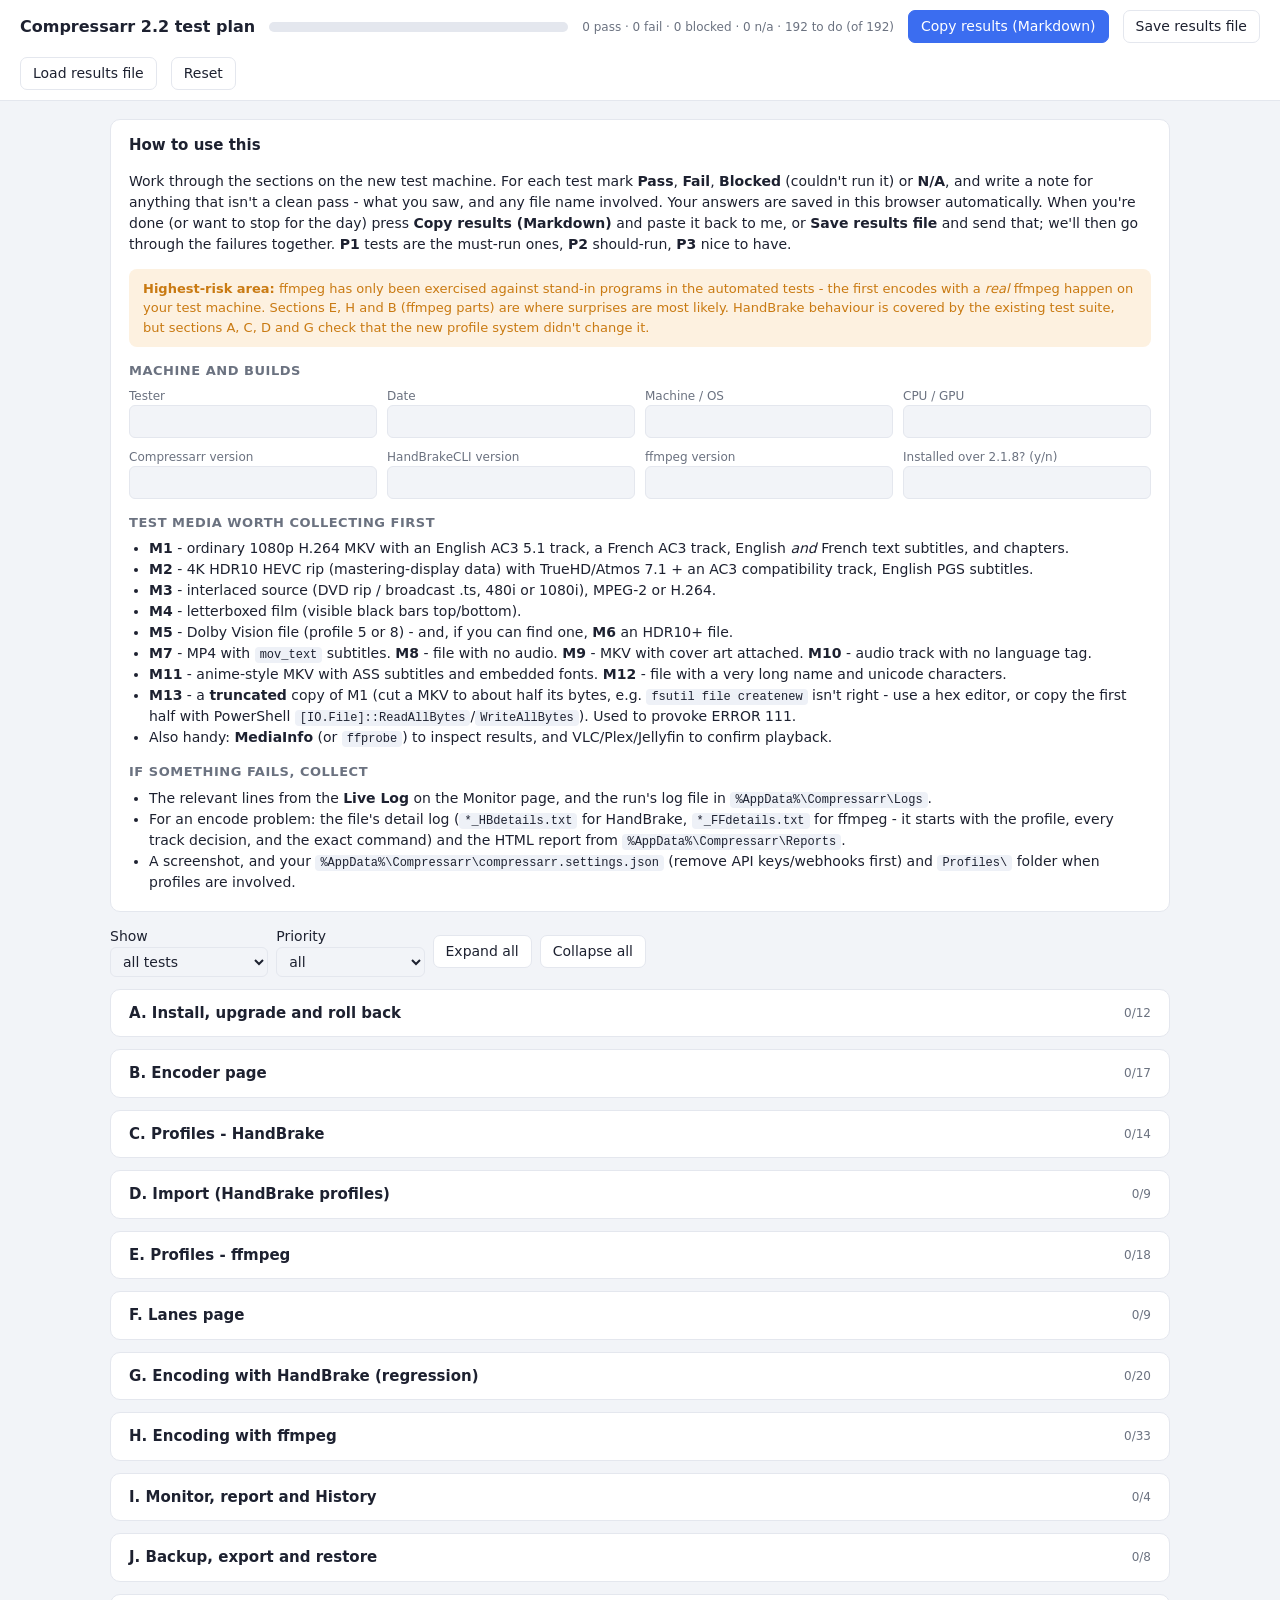
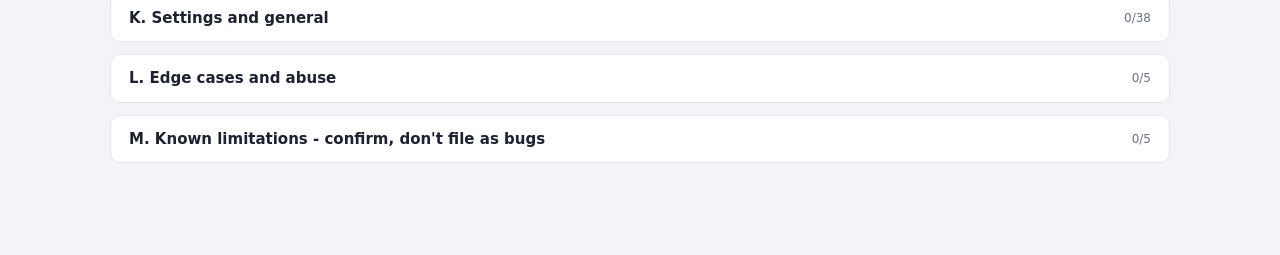
==== docs/test-plan-2.2.html @ 2e219f36 "Automation API, stage 2: the read endpoints under /api/v1 With a read key: status (what is running, " ====
<!DOCTYPE html>
<html lang="en">
<head>
<meta charset="utf-8" />
<meta name="viewport" content="width=device-width, initial-scale=1" />
<title>Compressarr 2.2 - test plan</title>
<style>
  :root { --bg:#f2f4f8; --card:#fff; --text:#1d2130; --dim:#6b7280; --border:#e4e7ee; --accent:#3b6df0; --ok:#1f9c50; --okbg:#e7f7ed; --err:#d63c3c; --errbg:#fdeaea; --warn:#c97a12; --warnbg:#fdf1e0; --code:#eef1f7; }
  @media (prefers-color-scheme: dark) { :root { --bg:#1c1f2b; --card:#262b3c; --text:#e6e9f4; --dim:#a8adc2; --border:#363c52; --accent:#7ea0ff; --ok:#4bcf85; --okbg:#163b28; --err:#ff8a8a; --errbg:#452222; --warn:#f0aa4d; --warnbg:#3f3016; --code:#1f2331; } }
  * { box-sizing: border-box; }
  body { margin:0; background:var(--bg); color:var(--text); font:14px/1.5 system-ui,-apple-system,Segoe UI,Roboto,sans-serif; }
  header { position:sticky; top:0; z-index:5; background:var(--card); border-bottom:1px solid var(--border); padding:10px 20px; display:flex; gap:14px; align-items:center; flex-wrap:wrap; }
  header h1 { font-size:16px; margin:0; }
  .bar { flex:1; min-width:180px; height:10px; background:var(--border); border-radius:99px; overflow:hidden; display:flex; }
  .bar span { display:block; height:100%; }
  .b-pass { background:var(--ok); } .b-fail { background:var(--err); } .b-block { background:var(--warn); } .b-na { background:var(--dim); }
  .counts { font-size:12px; color:var(--dim); }
  button { font:inherit; padding:5px 12px; border:1px solid var(--border); background:var(--card); color:var(--text); border-radius:7px; cursor:pointer; }
  button.primary { background:var(--accent); color:#fff; border-color:var(--accent); }
  main { max-width:1100px; margin:0 auto; padding:18px 20px 80px; }
  .card { background:var(--card); border:1px solid var(--border); border-radius:10px; padding:14px 18px; margin-bottom:14px; }
  h2 { font-size:15px; margin:0; }
  h3 { font-size:13px; margin:14px 0 6px; text-transform:uppercase; letter-spacing:.04em; color:var(--dim); }
  .grid { display:grid; grid-template-columns:repeat(auto-fit,minmax(230px,1fr)); gap:10px; }
  label.f { display:block; font-size:12px; color:var(--dim); }
  input[type=text], textarea, select { width:100%; font:inherit; padding:5px 8px; border:1px solid var(--border); border-radius:6px; background:var(--bg); color:var(--text); }
  textarea { min-height:44px; resize:vertical; }
  details.sec { background:var(--card); border:1px solid var(--border); border-radius:10px; margin-bottom:12px; }
  details.sec > summary { cursor:pointer; padding:12px 18px; display:flex; gap:12px; align-items:center; list-style:none; }
  details.sec > summary::-webkit-details-marker { display:none; }
  details.sec > summary h2 { flex:1; }
  .secdesc { padding:0 18px 6px; color:var(--dim); font-size:13px; }
  .test { border-top:1px solid var(--border); padding:12px 18px; }
  .test.pass { border-left:4px solid var(--ok); } .test.fail { border-left:4px solid var(--err); background:var(--errbg); } .test.block { border-left:4px solid var(--warn); } .test.na { border-left:4px solid var(--dim); opacity:.75; }
  .thead { display:flex; gap:10px; align-items:baseline; flex-wrap:wrap; }
  .tid { font:600 12px ui-monospace,Consolas,monospace; color:var(--dim); }
  .ttitle { font-weight:600; flex:1; min-width:200px; }
  .pri { font-size:11px; font-weight:700; padding:1px 7px; border-radius:99px; background:var(--code); color:var(--dim); }
  .pri.p1 { background:var(--errbg); color:var(--err); } .pri.p2 { background:var(--warnbg); color:var(--warn); }
  .steps, .expect { font-size:13px; margin:6px 0 0; }
  .expect { color:var(--dim); } .expect b, .steps b { color:var(--text); }
  .res { display:flex; gap:6px; flex-wrap:wrap; margin-top:8px; align-items:flex-start; }
  .res label { display:inline-flex; align-items:center; gap:4px; padding:3px 9px; border:1px solid var(--border); border-radius:99px; font-size:12px; cursor:pointer; }
  .res input { margin:0; }
  .note { flex:1; min-width:240px; }
  code { background:var(--code); padding:1px 5px; border-radius:4px; font:12px ui-monospace,Consolas,monospace; }
  ul { margin:4px 0 4px 20px; padding:0; }
  .filters { display:flex; gap:8px; flex-wrap:wrap; align-items:center; margin:0 0 12px; }
  .hidden { display:none !important; }
  .warnbox { background:var(--warnbg); color:var(--warn); border-radius:8px; padding:10px 14px; margin-bottom:14px; font-size:13px; }
  table.t { border-collapse:collapse; width:100%; font-size:13px; } table.t td, table.t th { border-bottom:1px solid var(--border); padding:6px 8px; text-align:left; vertical-align:top; }
</style>
</head>
<body>
<header>
  <h1>Compressarr 2.2 test plan</h1>
  <div class="bar" id="bar"></div>
  <div class="counts" id="counts"></div>
  <button id="copyBtn" class="primary">Copy results (Markdown)</button>
  <button id="saveBtn">Save results file</button>
  <button id="loadBtn">Load results file</button>
  <input type="file" id="loadFile" accept=".json" class="hidden" />
  <button id="resetBtn">Reset</button>
</header>
<main>
  <div class="card">
    <h2>How to use this</h2>
    <p>Work through the sections on the new test machine. For each test mark <b>Pass</b>, <b>Fail</b>, <b>Blocked</b> (couldn't run it) or <b>N/A</b>, and write a note for anything that isn't a clean pass - what you saw, and any file name involved. Your answers are saved in this browser automatically. When you're done (or want to stop for the day) press <b>Copy results (Markdown)</b> and paste it back to me, or <b>Save results file</b> and send that; we'll then go through the failures together. <b>P1</b> tests are the must-run ones, <b>P2</b> should-run, <b>P3</b> nice to have.</p>
    <div class="warnbox"><b>Highest-risk area:</b> ffmpeg has only been exercised against stand-in programs in the automated tests - the first encodes with a <i>real</i> ffmpeg happen on your test machine. Sections E, H and B (ffmpeg parts) are where surprises are most likely. HandBrake behaviour is covered by the existing test suite, but sections A, C, D and G check that the new profile system didn't change it.</div>
    <h3>Machine and builds</h3>
    <div class="grid" id="env"></div>
    <h3>Test media worth collecting first</h3>
    <ul>
      <li><b>M1</b> - ordinary 1080p H.264 MKV with an English AC3 5.1 track, a French AC3 track, English <i>and</i> French text subtitles, and chapters.</li>
      <li><b>M2</b> - 4K HDR10 HEVC rip (mastering-display data) with TrueHD/Atmos 7.1 + an AC3 compatibility track, English PGS subtitles.</li>
      <li><b>M3</b> - interlaced source (DVD rip / broadcast .ts, 480i or 1080i), MPEG-2 or H.264.</li>
      <li><b>M4</b> - letterboxed film (visible black bars top/bottom).</li>
      <li><b>M5</b> - Dolby Vision file (profile 5 or 8) - and, if you can find one, <b>M6</b> an HDR10+ file.</li>
      <li><b>M7</b> - MP4 with <code>mov_text</code> subtitles. <b>M8</b> - file with no audio. <b>M9</b> - MKV with cover art attached. <b>M10</b> - audio track with no language tag.</li>
      <li><b>M11</b> - anime-style MKV with ASS subtitles and embedded fonts. <b>M12</b> - file with a very long name and unicode characters.</li>
      <li><b>M13</b> - a <b>truncated</b> copy of M1 (cut a MKV to about half its bytes, e.g. <code>fsutil file createnew</code> isn't right - use a hex editor, or copy the first half with PowerShell <code>[IO.File]::ReadAllBytes</code>/<code>WriteAllBytes</code>). Used to provoke ERROR 111.</li>
      <li>Also handy: <b>MediaInfo</b> (or <code>ffprobe</code>) to inspect results, and VLC/Plex/Jellyfin to confirm playback.</li>
    </ul>
    <h3>If something fails, collect</h3>
    <ul>
      <li>The relevant lines from the <b>Live Log</b> on the Monitor page, and the run's log file in <code>%AppData%\Compressarr\Logs</code>.</li>
      <li>For an encode problem: the file's detail log (<code>*_HBdetails.txt</code> for HandBrake, <code>*_FFdetails.txt</code> for ffmpeg - it starts with the profile, every track decision, and the exact command) and the HTML report from <code>%AppData%\Compressarr\Reports</code>.</li>
      <li>A screenshot, and your <code>%AppData%\Compressarr\compressarr.settings.json</code> (remove API keys/webhooks first) and <code>Profiles\</code> folder when profiles are involved.</li>
    </ul>
  </div>

  <div class="filters">
    <label>Show <select id="fStatus"><option value="all">all tests</option><option value="open">not run yet</option><option value="fail">failed</option><option value="block">blocked</option></select></label>
    <label>Priority <select id="fPri"><option value="all">all</option><option value="p1">P1 only</option><option value="p12">P1 + P2</option></select></label>
    <button id="expandBtn">Expand all</button><button id="collapseBtn">Collapse all</button>
  </div>
  <div id="sections"></div>
</main>

<script>
const SECTIONS = [
{ id:'A', title:'Install, upgrade and roll back', desc:'The installer, first launch, and moving an existing 2.1.x install to 2.2. Back up %AppData%\\Compressarr first when testing over a real install.', tests:[
 { id:'A1', pri:1, title:'Clean install on the new machine', steps:'Run the installer on a machine that has never had Compressarr (accept SmartScreen if shown). Launch from the Start Menu.', expect:'Installs without admin surprises (UAC prompt only if you chose all-users). A tray icon appears; <code>http://localhost:1212</code> opens the Monitor page. The sidebar reads Monitor, Encoder, Profiles, Lanes, Scheduler, Notifications, History, Settings, About.' },
 { id:'A2', pri:1, title:'First-run state with no tools installed', steps:'Open Monitor, Encoder and Profiles on the fresh install (no HandBrake, no ffmpeg).', expect:'Monitor shows a red "Finish setting up: HandBrake isn\'t installed..." notice linking to Encoder. Encoder shows HandBrake not found, ffmpeg "Not installed" (neutral, not an error). Profiles lists the 2 HandBrake and 3 ffmpeg built-ins. Nothing throws errors in the browser console.' },
 { id:'A3', pri:1, title:'Install over 2.1.8 with real settings', steps:'On a machine running 2.1.8 with lanes using Compressarr SD-HD / UHD AV1 from presets.json, install 2.2 over it. Open the app.', expect:'Lanes keep their presets and show no warnings. <code>%AppData%\\Compressarr\\Profiles\\migration-2.2.json</code> exists listing nothing imported/renamed. <code>handbrake-active.json</code> exists. Queue and history intact.' },
 { id:'A4', pri:1, title:'Migration: a lane uses a custom preset from presets.json', steps:'This only applies to an install that already had 2.1.x lanes. Before upgrading, create a custom preset in the HandBrake app ("My Test") and set a lane to use it. Upgrade; open Profiles and Lanes. (On a clean 2.2 install, or if lanes arrive later, restore a backup or Import settings that name "My Test" while HandBrake\'s presets.json still has it - 2.2 copies the preset in at startup, after Import and after Restore.)', expect:'"My Test" now appears on Profiles as one of yours (unlocked), the lane still uses it, and an encode with it works. The migration marker lists it under imported. A Recent-log line says it was copied.' },
 { id:'A5', pri:1, title:'Migration: an edited built-in', steps:'Upgrading from 2.1.x only (the rename happens once, on the first start after the upgrade). Edit "Compressarr SD-HD" in HandBrake\'s presets.json (change the quality), set a lane to use it, upgrade.', expect:'A profile "Compressarr SD-HD (yours)" exists with your edit; the lane now points to it; the built-in "Compressarr SD-HD" is unchanged (RF 24). The marker lists the rename.' },
 { id:'A6', pri:2, title:'Migration: a lane names a preset that exists nowhere', steps:'Point a lane at a preset name that is not in presets.json or the built-ins, upgrade.', expect:'The preset will NOT appear on Profiles (it exists nowhere to copy from). Lanes page flags the preset field (red box, "not found in Compressarr\'s profiles"); a run skips that content type and reports it (ERROR 108/109); nothing crashes. If the first start was a migration, the marker lists it under missing.' },
 { id:'A7', pri:2, title:'Migration: queued per-file overrides', steps:'Queue a file with a per-file preset override to a custom preset (and another to an edited built-in), then upgrade.', expect:'Both overrides still resolve (the second shows the "(yours)" name) and encode with the right recipe.' },
 { id:'A8', pri:1, title:'Roll back to 2.1.8', steps:'With 2.2 settings and at least one lane set to ffmpeg, uninstall 2.2 and install 2.1.8. Start it.', expect:'2.1.8 starts and reads the settings without errors (extra fields ignored). HandBrake lanes whose presets exist in HandBrake\'s presets.json work as before; a lane using a preset that only lives in Compressarr\'s profiles (a new custom profile, or a built-in "Compressarr ..." preset missing from presets.json) is skipped with the usual "preset not found" message. An ffmpeg lane has no engine in 2.1.8: if its profile name also exists in presets.json it would encode with HandBrake, otherwise it is skipped - it never runs ffmpeg. Saving settings in 2.1.8 drops the lane Engine and ffmpeg settings, so do not save in 2.1.8 if you plan to go back to 2.2.' },
 { id:'A9', pri:2, title:'Upgrade from 2.2.0-beta.1', steps:'Install this build over beta.1.', expect:'Settings kept; the migration runs once (marker created) with nothing to do; new pages appear.' },
 { id:'A10', pri:3, title:'Uninstall', steps:'Uninstall Compressarr.', expect:'Application removed; your %AppData%\\Compressarr settings and Profiles are left (same as 2.1). Reinstalling finds them.' },
 { id:'A11', pri:2, title:'Desktop shortcut choice', steps:'Clean install: look at the "Create a desktop shortcut" box. Then upgrade over it twice - once leaving it ticked, once unticking it (and deleting the desktop icon if one was made).', expect:'First install: ticked by default and the icon appears. Upgrade with the icon present: still ticked. Upgrade with no desktop icon: unticked (your earlier choice is kept, not reset to the default).' },
 { id:'A12', pri:1, title:'License information page and installed license files', steps:'Run the installer (both variants if you can). Then open the install folder and the About page.', expect:'After Welcome there is an information page about the GPLv3 with Next only (no accept/decline). The install folder holds LICENSE and THIRD-PARTY-NOTICES.txt. About shows a License line; License text, Source code and Third-party notices all open. A silent install (/VERYSILENT) is unaffected.' }
]},
{ id:'B', title:'Encoder page', desc:'The tools: HandBrakeCLI and the optional ffmpeg.', tests:[
 { id:'B1', pri:1, title:'At a glance with HandBrake installed', steps:'Install HandBrake normally (or use Check/Install) and open Encoder.', expect:'HandBrake dot green, "HandBrakeCLI x.y.z · 2 profiles", "Used by:" lists enabled HandBrake lanes. ffmpeg block says Not installed / Not used by any enabled lane.' },
 { id:'B2', pri:1, title:'HandBrake Check/Install - already installed', steps:'Press Check/Install with a valid path.', expect:'Message "HandBrakeCLI already found at the configured path."' },
 { id:'B3', pri:1, title:'HandBrake Check/Install - download', steps:'On a machine without HandBrake, press Check/Install and accept the prompt (note the size/file shown).', expect:'Prompt shows version, file, size. After install the path field fills with a path under <code>%AppData%\\Compressarr\\tools\\HandBrakeCLI</code>, the glance card turns green with a version, and the Monitor notice disappears.' },
 { id:'B4', pri:1, title:'HandBrake path invalid', steps:'Type a wrong path and Save.', expect:'Field turns red with a clear message; glance dot red; Monitor shows the Finish-setting-up notice. A run aborts with "HandBrakeCLI.exe not found" (when no lane uses ffmpeg).' },
 { id:'B5', pri:2, title:'Extra CLI options', steps:'Set <code>--verbose=1</code> (a harmless flag; do not use <code>--two-pass</code>, current HandBrakeCLI no longer has it and exits with "unknown option"), save, run an encode, open the HBdetails log.', expect:'The flag reaches HandBrake. An unbalanced quote (<code>--x "abc</code>) is flagged with a message.' },
 { id:'B6', pri:2, title:'Unsaved changes protection', steps:'Edit a field then click another sidebar page; also try Clear Changes.', expect:'Browser asks before leaving with unsaved edits; Clear Changes reloads the saved values.' },
 { id:'B7', pri:1, title:'ffmpeg card with no ffmpeg', steps:'Look at the ffmpeg card.', expect:'Optional: "ffmpeg was not found at the path above. It is optional..." - not shown as an error while no lane uses ffmpeg.' },
 { id:'B8', pri:1, title:'ffmpeg Check/Install - use one already on the computer', steps:'Check/Install only goes looking when the saved ffmpeg path does not work. So: clear both ffmpeg path fields (or point them at a missing file) and Save, make sure an ffmpeg+ffprobe folder is on PATH, then press ffmpeg Check/Install.', expect:'Offers "ffmpeg is already on this computer: ... Use it?"; accepting fills both path fields and says to press Save; after Save the card shows its version and capability chips.' },
 { id:'B9', pri:1, title:'ffmpeg Check/Install - managed download', steps:'On a machine without ffmpeg, press Check/Install, decline "use existing" if offered, read the confirmation, accept.', expect:'The prompt names the build, file, approximate size, the GitHub source, says it is checksum-verified and GPL, and asks first. Afterwards <code>%AppData%\\Compressarr\\tools\\ffmpeg</code> holds <b>only</b> ffmpeg.exe, ffprobe.exe and LICENSE.txt, the paths are saved, and the version and chips appear. Note how long it took.' },
 { id:'B10', pri:2, title:'Download interrupted or offline', steps:'Start the ffmpeg download then disconnect the network (or run it offline).', expect:'A clear failure message; nothing half-installed (no stray .tmp files, paths unchanged).' },
 { id:'B11', pri:2, title:'Capabilities and the NVENC session check', steps:'Look at the chips on a machine with an NVIDIA GPU, then (if possible) on one without.', expect:'libx265, libx264, libsvtav1, eac3, aac, ac3, libopus tick. hevc_nvenc and av1_nvenc each tick with "NVIDIA GPU session OK" only when a GPU session truly opens for that encoder; with no GPU they show "no NVIDIA GPU session" (not ticked). On a GPU older than the RTX 40 series, hevc_nvenc ticks and av1_nvenc shows "no NVIDIA GPU session for AV1 (needs an RTX 40-series or newer)", and an av1_nvenc profile is flagged with that reason on Profiles and Lanes.' },
 { id:'B12', pri:2, title:'Wrong file in the ffmpeg path', steps:'Set the ffmpeg path to some other .exe (e.g. notepad.exe) and reopen the page.', expect:'Handled gracefully: the card says ffmpeg was not found (or the file there is not ffmpeg), and Check/Install says the file did not answer like ffmpeg - not "found". No crash, no endless spinner (the check gives up after a few seconds; a program window may flash open and close).' },
 { id:'B13', pri:2, title:'ffprobe missing', steps:'Set a lane to ffmpeg, then move ffprobe.exe away.', expect:'Encoder validation flags the ffprobe path; the lane is flagged on Lanes; a run skips the lane with ERROR 113.' },
 { id:'B14', pri:3, title:'Extra ffmpeg options', steps:'Set <code>-threads 2</code>, run an ffmpeg encode, read the FFdetails command line.', expect:'The option appears just before the output file. Unbalanced quote flagged.' },
 { id:'B15', pri:3, title:'Profiles flagged for a build that lacks an encoder', steps:'If you have an ffmpeg build without libsvtav1 (or without NVENC), point the path at it.', expect:'Profiles shows "Needs libsvtav1" (or the NVENC reason) under the affected built-ins.' },
 { id:'B16', pri:2, title:'Browse buttons for the tool paths', steps:'On the Encoder page press Browse... next to the HandBrakeCLI, ffmpeg and ffprobe paths. Open each, pick a program, Select. Try with an empty field and with a path that no longer exists.', expect:'A "Choose a file" dialog opens in the folder the path points to (or the drives list when the field is empty/invalid), lists subfolders and programs (.exe only on Windows), "Select This File" stays disabled until a program is clicked (double-click also selects). The field is filled in and the page notes unsaved changes; Save keeps it.' },
 { id:'B17', pri:1, title:'ffmpeg download channel (Stable / Latest)', steps:'On the Encoder page turn Advanced on (top bar). Look at Download channel. With Stable selected press Check/Install; on a machine whose ffmpeg came from beta 4/5 (a master build) accept the offer to switch. Then switch to Latest, Save, turn Advanced off. Open About and press ffmpeg Check for Updates in each state.', expect:'Download channel shows Stable (recommended) by default, and only while Advanced is on. The download prompt names the channel and build ("Stable 9.0"), the size and the source; after install, ffmpeg reports a 9.x version (not N-12345-g...). A master-build ffmpeg with Stable selected is offered a switch (not called "newer"). With Latest selected and Advanced off, a plain "Download channel: Latest (development build)." line shows under Detected. About: Stable up to date / a newer build / "came from the Latest channel; Stable 9.0 is selected" as appropriate. Existing lanes keep working after the switch.' }
]},
{ id:'C', title:'Profiles - HandBrake', desc:'Compressarr\'s own HandBrake profiles and the editor.', tests:[
 { id:'C1', pri:1, title:'List and summaries', steps:'Open Profiles.', expect:'Compressarr SD-HD (x265 10-bit, RF 24, veryfast; E-AC3 512k) and Compressarr UHD AV1 (SVT-AV1 10-bit, RF 30, preset 4; pass-through) are shown with a lock icon and built-in marker, with correct "Used by" lanes. Tabs show counts.' },
 { id:'C2', pri:1, title:'Built-ins are locked', steps:'Click View on a built-in.', expect:'Every field is disabled, there is no Save button, a banner explains it is locked, and Duplicate works. A built-in has no Delete button.' },
 { id:'C3', pri:1, title:'Duplicate', steps:'Duplicate a built-in twice.', expect:'"X copy" then "X copy 2", both unlocked and editable.' },
 { id:'C4', pri:1, title:'New profile', steps:'New HandBrake profile, leave the name empty and Save; then name it and Save.', expect:'The empty name is rejected with a message on the field. Saved, it appears on Profiles as one of yours and can be chosen on a lane.' },
 { id:'C5', pri:1, title:'Editor controls change the stored preset', steps:'Edit a copy: container, encoder (try x264, x265, SVT-AV1, NVENC), preset speed, RF vs bitrate, tune/profile/level, frame rate (constant 24), deinterlace, crop, audio mode (pass-through list / always encode), codec/bitrate/mixdown, languages, subtitle rule, chapters. Save, reopen, then use "See the stored preset".', expect:'Changing the encoder refreshes the speed/profile/level/tune lists and the quality range sensibly. Everything you set round-trips and appears in the stored JSON (e.g. VideoEncoder, VideoQualitySlider, PictureCropMode 0/2, AudioCopyMask "copy:..." entries).' },
 { id:'C6', pri:1, title:'An edited profile really encodes that way', steps:'Make a profile (e.g. x264, RF 28, MP4, AAC 128 stereo) and run a file through a lane using it. Inspect the output with MediaInfo.', expect:'Output matches the profile: container, video codec, rough RF/size, audio codec/bitrate/channels, subtitle/chapter handling.' },
 { id:'C7', pri:1, title:'"Kept as-is": settings the editor doesn\'t show are preserved', steps:'Import (or craft) a preset with denoise/sharpen filters and per-track audio gain, edit only the RF in the editor, save.', expect:'The stored preset still has the filters and gain; the encode still applies them. Saving a profile without changing anything leaves its JSON identical.' },
 { id:'C8', pri:1, title:'Validation messages', steps:'Try: empty name; a name containing / \\ or ";" a name equal to an existing one in different case; RF out of range; bitrate 0 in bitrate mode; pass-through mode with nothing ticked; no audio languages; subtitles "all" with no languages.', expect:'Each is refused with a specific message on the right field. Nothing is saved.' },
 { id:'C9', pri:1, title:'Rename updates users', steps:'Use a profile on a lane (TV and Movie) and as a queued per-file override, then rename it.', expect:'The lane fields and the queue override now show the new name; nothing is orphaned.' },
 { id:'C10', pri:1, title:'Delete rules', steps:'Delete an unused profile; then try deleting one a lane uses; then one only a queued file overrides to.', expect:'Unused: gone. In use by a lane: refused naming the lane. In use by a queued file: refused naming the count. (A finished file\'s old override doesn\'t block.)' },
 { id:'C11', pri:2, title:'Edit while encoding', steps:'Start a long encode with profile P, edit P (change RF) mid-encode, let the next file start.', expect:'The running encode is unaffected; the next file uses the new settings.' },
 { id:'C12', pri:2, title:'The generated file HandBrake receives', steps:'Look in <code>%AppData%\\Compressarr\\Profiles</code>. Note the handbrake-active.json timestamp, restart the app, run an encode; then edit a profile; then delete the file and run an encode.', expect:'Not rewritten when nothing changed (same timestamp); rewritten after a profile change; rebuilt if deleted. The encode command in the detail log uses <code>--preset-import-file ...handbrake-active.json</code>. (Optional: <code>HandBrakeCLI --preset-import-file &lt;that file&gt; --preset-list</code> shows folders "Compressarr (built-in)" and "Yours".)' },
 { id:'C13', pri:2, title:'Hand-corrupting your profile file', steps:'Close the app, put junk in <code>handbrake-profiles.json</code>, start it, open Profiles; then fix the file.', expect:'A red banner says the file could not be read and only built-ins are shown; the broken file is not overwritten; adding profiles is refused with the reason; after fixing it everything returns.' },
 { id:'C14', pri:2, title:'Awkward names', steps:'Create profiles named with spaces, parentheses, an ampersand, unicode ("Café x265 (HD) & more").', expect:'They save, appear, open in the editor, can be picked on lanes and encode correctly.' }
]},
{ id:'D', title:'Import (HandBrake profiles)', desc:'Bringing presets in from an installed HandBrake or a presets file.', tests:[
 { id:'D1', pri:1, title:'From installed HandBrake', steps:'Profiles → Import... with HandBrake installed.', expect:'Finds <code>%AppData%\\HandBrake\\presets.json</code>, lists presets with their groups and a video summary; search and "Select all shown" work; Compressarr\'s own two (identical) are marked "already built in" and can\'t be ticked.' },
 { id:'D2', pri:1, title:'Importing copies', steps:'Import three presets, then change/delete one of them inside the HandBrake app.', expect:'They appear as yours (unlocked, "saved in Compressarr\'s own file"). Later changes in the HandBrake app do not affect them.' },
 { id:'D3', pri:1, title:'Name clash options', steps:'Import a preset whose name you already have, once with each option: keep both, replace mine, skip.', expect:'Keep both → "Name (imported)" (and "(imported) 2" next time); replace → yours is overwritten in place; skip → nothing. The result toast says what happened.' },
 { id:'D4', pri:1, title:'A clash with a built-in', steps:'Import a preset named like a built-in but with a different recipe, with "replace mine" chosen.', expect:'The built-in is never replaced; the import is added as "... (imported)".' },
 { id:'D5', pri:1, title:'From a presets file', steps:'Use "From a presets file": a valid HandBrake Presets→Export file; a random .json; a non-JSON file; a path that doesn\'t exist. Also press Browse... beside the path box and pick the file that way.', expect:'Valid file → the same pick list. Bad ones are rejected with a clear reason; nothing changes until you press Import. Browse... opens the file browser listing only .json files (plus folders), and choosing one reads it straight away.' },
 { id:'D6', pri:1, title:'Imported stock presets encode', steps:'Import e.g. "Fast 1080p30" and "HQ 1080p30 Surround", use them on a lane, encode.', expect:'They encode correctly and behave like they do in the HandBrake app.' },
 { id:'D7', pri:3, title:'Names with a slash', steps:'Import a preset whose name contains "/" (HandBrake treats it as a folder separator).', expect:'It is imported with "-" instead (e.g. "Web-Gmail Large") and works.' },
 { id:'D8', pri:2, title:'The source file is only read', steps:'Note the size/timestamp of the HandBrake presets file before and after an import.', expect:'Unchanged.' },
 { id:'D9', pri:3, title:'Importing everything', steps:'Select all ~100+ presets and import.', expect:'Completes in a reasonable time; Profiles stays usable; the active file regenerates once.' }
]},
{ id:'E', title:'Profiles - ffmpeg', desc:'The ffmpeg profile editor and its Preview decisions. Needs ffmpeg + ffprobe installed (section B).', tests:[
 { id:'E1', pri:1, title:'List and built-ins', steps:'Open Profiles, ffmpeg tab.', expect:'Compressarr SD-HD (x265 10-bit, CRF 24, veryfast), Compressarr UHD AV1 (SVT-AV1 10-bit, CRF 30, preset 4, tune psnr), HEVC NVENC (fast) (NVENC H.265 10-bit, CQ 28, p5), all locked, each with the HandBrake fallback set to None (Dolby Vision / HDR10+ files are refused, not re-encoded by another profile).' },
 { id:'E2', pri:1, title:'Editor behaviour', steps:'New ffmpeg profile; switch encoders (x265, x264, SVT-AV1, each NVENC); switch Quality between CRF and bitrate; switch audio handling; choose MP4.', expect:'Preset/profile/pixel-format/tune lists and the quality range follow the encoder; sensible default quality on change; the pass-through tickboxes only show in pass-through mode; "Optimize for web" only shows for MP4; the page never throws console errors.' },
 { id:'E3', pri:1, title:'Validation', steps:'Try an empty name, a name with a slash, quality out of range, bitrate mode with 0, constant frame rate with no rate, no audio languages, pass-through with nothing ticked, subtitles kept with no languages.', expect:'Each refused with a message on the right field.' },
 { id:'E4', pri:1, title:'Preview decisions - ordinary MKV (M1)', steps:'Open the editor for Compressarr SD-HD (View) and Preview M1\'s full path.', expect:'Audio: the first English track is kept (and the reason says it is encoded as eac3 because the profile always encodes); the French track dropped with the "only the first matching" reason (the profile\'s list includes "any"). English subtitle copied; French dropped or kept per profile; chapters kept; the command line is shown and looks right.' },
 { id:'E5', pri:1, title:'Preview decisions - HDR10 (M2)', steps:'Preview M2 with UHD AV1.', expect:'Shown as HDR10; notes that colour info and mastering-display data are carried; both English audio tracks copied (TrueHD allowed through in MKV); PGS subtitle copied; the command contains <code>-svtav1-params</code> with <code>mastering-display=...</code> and <code>content-light=...</code>.' },
 { id:'E6', pri:1, title:'Preview decisions - MP4 target', steps:'Duplicate SD-HD, set the container to MP4 and Preview M2 and M1.', expect:'PGS subtitles dropped with "picture subtitle ... MP4 can\'t hold it"; text subtitles converted to mov_text; fonts dropped; TrueHD can\'t be copied into MP4 so it is encoded.' },
 { id:'E7', pri:1, title:'Preview decisions - interlaced (M3) and letterboxed (M4)', steps:'Preview each with Auto deinterlace and Auto crop.', expect:'M3: deinterlace yes ("source is interlaced"), command has <code>bwdif</code>. M4: crop found with a sensible rectangle (e.g. 1920x800) and it appears in the command; a progressive source says "no deinterlace".' },
 { id:'E8', pri:1, title:'Preview decisions - Dolby Vision (M5) / HDR10+ (M6)', steps:'Preview them with the built-in (no fallback), then on a duplicate with a HandBrake fallback chosen.', expect:'A red notice names Dolby Vision (or HDR10+); with a fallback it says the file will go to HandBrake, without one it says such files are refused.' },
 { id:'E9', pri:2, title:'Preview decisions - odd files', steps:'Preview M7 (mov_text), M8 (no audio), M9 (cover art), M10 (untagged audio, with languages "eng"), a path that doesn\'t exist, a non-video file, and with ffprobe removed.', expect:'M10 falls back to keeping the first audio track with a note; M9\'s cover art is listed as dropped; M8 notes "no audio"; problems are reported plainly and nothing crashes.' },
 { id:'E10', pri:1, title:'Duplicate as ffmpeg', steps:'On a HandBrake profile with extras (denoise, resize, burn-in, a bitrate target, DPL2 mixdown, extra x264 options) use "Duplicate as ffmpeg...".', expect:'A new ffmpeg profile is created (name made unique), a panel lists what was carried over and each thing ffmpeg can\'t carry; "Open the ffmpeg profile" works; the profile validates and Previews fine.' },
 { id:'E11', pri:2, title:'Same name in both encoders', steps:'Make a HandBrake and an ffmpeg profile both named "Shared"; use each on a different-engine lane; rename/delete one.', expect:'Rename only repoints lanes of that engine; delete is refused only for lanes of that engine; "Used by" is per engine.' },
 { id:'E12', pri:2, title:'Locking and refusal', steps:'Edit/delete an ffmpeg built-in; delete an ffmpeg profile a lane uses.', expect:'Refused with the reasons (built-in / used by lane X).' },
 { id:'E13', pri:1, title:'Dolby Vision / HDR10+ choice in the editor', steps:'Duplicate an ffmpeg profile and open it. Look at "When a file has Dolby Vision or HDR10+". Try each option; choose "Encode it anyway" and answer Cancel, then choose it again and answer OK. Save, reopen. Then Preview decisions on M5 (Dolby Vision profile 8) and on a profile 5 file if you have one.', expect:'Options: Refuse (default for a new profile), Encode it with a HandBrake profile (shows a HandBrake profile list), Encode it anyway. The hint under the box changes with the choice. "Encode anyway" asks for confirmation (original replaced by a lesser copy, profile 5 still refused); Cancel keeps the previous choice. The choice survives Save and reopen. Preview: refuse says the file is refused; HandBrake says it goes to HandBrake; encode anyway says Dolby Vision / HDR10+ is dropped and the output is plain HDR10, except a profile 5 file which says it has no HDR10-compatible base layer and is refused.' },
 { id:'E14', pri:1, title:'Catalog: browsing', steps:'Profiles > Import. Look at the tabs, open From Catalog. Type in the search box. Close the dialog and open About: the Preset catalog card, Check for Updates, Browse the catalog. Then go to Profiles.', expect:'Tabs are From installed HandBrake, From Catalog, From a presets file (in that order). The catalog tab shows "Importing from: Compressarr Presets - https://github.com/Compressarr/Compressarr-Presets" before it loads, then the list: each profile with description, author, changelog, what it needs, and a chip (nothing ticked by default; Select all new ticks only the plain new ones). Search narrows the list. On About the card shows the source from the start and only reads the catalog when Check for Updates is pressed ("N of N profiles in the catalog you haven\'t added"); Browse the catalog opens the dialog on the catalog tab; the Profiles page then shows a quiet "N presets in the catalog you haven\'t added" note that goes away once you have opened the list. Nothing is fetched on a timer.' },
 { id:'E15', pri:1, title:'Catalog: adding, locked, deleting', steps:'Tick two catalog profiles (one HandBrake, the AV1 ffmpeg one) and Import. Look at the Profiles list, open each with View, try Duplicate, give a lane one of the HandBrake ones and press Delete on it, then change the lane back and Delete.', expect:'They appear with a lock and "catalog", with View (read-only editor saying it came from the catalog), Duplicate and Delete. Delete is refused while a lane uses the profile ("still used by lane X") and works once it does not; the catalog tab then lists it as New again (it is never re-added by itself). The profiles run like any other: pick one on a lane and encode.' },
 { id:'E16', pri:2, title:'Catalog: a name that is already taken', steps:'Make one of your own profiles with a catalog name (Duplicate a built-in and type the catalog name, e.g. Compressarr HD Quality v1). Open the catalog tab, tick that row, edit the Import as field, Import. Try clearing the field and Import.', expect:'The row shows "name already used" and, once ticked, an Import as box prefilled with "&lt;name&gt; (copy)". Importing saves it as one of your own profiles (tag "user", editable, description ends "Copied from the Compressarr Presets catalog: ..."). An empty name is refused with a message. A name that clashes again is refused with the reason.' },
 { id:'E17', pri:2, title:'Catalog: offline, damaged and old versions', steps:'Disconnect the network and open the catalog tab and press Check for Updates on About. Reconnect. Then close the app, edit one value in %AppData%\\Compressarr\\Profiles\\catalog-handbrake.json (e.g. the quality number) and start it.', expect:'Offline: one plain sentence and no technical text (never "No such host is known"): "Couldn\'t reach the catalog. Check your internet connection and try again." on the About page\'s Preset catalog card and in the Import dialog; "Couldn\'t reach GitHub. Check your internet connection and try again." on the About page\'s Compressarr, HandBrakeCLI and ffmpeg Check for Updates buttons (HandBrakeCLI must not show "Unexpected end of JSON input") and on the Encoder page\'s Check/Install for HandBrake and ffmpeg; the profiles you already added keep working. After the edit: that profile is no longer offered on Lanes and the Profiles page says it no longer matches what was installed; deleting it and adding it again from the catalog fixes it.' },
 { id:'E18', pri:2, title:'Catalog choices in backups and exports', steps:'With a catalog profile added: Settings > Create Backup, delete the profile, restore the backup. Also Export configuration, then import it on another machine (or after deleting the profile).', expect:'The backup zip contains catalog-handbrake.json, catalog-ffmpeg.json and catalog-installed.json; restoring brings the profile back (tagged catalog) with no network. The exported file lists it under catalogProfiles (not under your own profiles) and importing it adds it back as a catalog profile.' }
]},
{ id:'F', title:'Lanes page', desc:'Choosing the encoder per lane.', tests:[
 { id:'F1', pri:1, title:'Existing lanes', steps:'Open Lanes after upgrading.', expect:'Each lane has an Encoder select set to HandBrake; Profile dropdowns list the 2 HandBrake profiles (plus your own).' },
 { id:'F2', pri:1, title:'Switch a lane to ffmpeg', steps:'Change a lane\'s Encoder to ffmpeg (before saving), then Save.', expect:'The profile lists swap to ffmpeg\'s (3 built-ins + yours); a note explains it is experimental and how DV is handled; a name not found in the new list stays selectable and is flagged on save. After saving, reload - it persists.' },
 { id:'F3', pri:1, title:'ffmpeg lane with no ffmpeg', steps:'Set a lane to ffmpeg with ffmpeg missing, with another lane on HandBrake; run once.', expect:'The ffmpeg lane shows an inline message; the pass skips it (ERROR 113 on the report) while the HandBrake lane still encodes; the whole run is not aborted.' },
 { id:'F4', pri:2, title:'Switching back', steps:'Switch the lane back to HandBrake.', expect:'Lists swap back; saved presets still valid.' },
 { id:'F5', pri:1, title:'Per-file override on the queue', steps:'With one lane per engine and files queued in both, use each row\'s preset dropdown.', expect:'Each row offers only its own lane\'s encoder\'s profiles; the choice sticks and is used; the lane-name area shows an encoder chip (ffmpeg rows always; HandBrake rows once any ffmpeg lane exists).' },
 { id:'F6', pri:2, title:'"Lands in" across engines', steps:'Assign a HandBrake lane\'s file to land in an ffmpeg lane.', expect:'Works as before - only the library routing changes; the encoder is the file\'s own lane\'s.' },
 { id:'F7', pri:2, title:'Lane fields stop being red once fixed', steps:'Give a lane an Input folder that does not exist and Save (the field goes red). Then fix it by typing a real folder, or by Browse... Do the same with a preset that does not exist, then pick a real one, and with a TV or Movie Destination path that does not exist (Settings > Move converted files on). Only an enabled lane is checked: a disabled lane never shows red.', expect:'Within about half a second of the change the field is no longer red (no Save needed) and the "configuration issue" message at the top goes away once nothing is red. A path that is still wrong stays red with its message.' },
 { id:'F8', pri:2, title:'Duplicate a lane', steps:'On a lane card press Duplicate. Try: a new name; an empty name; Cancel; a name another lane already uses (also in different capitals). Change a profile on the card WITHOUT saving, then Duplicate.', expect:'A name prompt appears (suggesting "&lt;name&gt; (copy)"). A new lane card appears right after the original with every field the same (including the unsaved profile change, and the Input and Output folders), switched off. Empty name and a used name are refused with a message; Cancel does nothing. The original lane is unchanged.' },
 { id:'F9', pri:1, title:'Two enabled lanes cannot watch the same folder', steps:'Duplicate a lane, then tick Enabled on the copy while the original is still on. Then: turn the original off first and enable the copy; point a lane at a folder inside another lane\'s Input; use two lanes with folders D:\\Media Download and D:\\Media Download Kids; swap which of two lanes is on and press Save All.', expect:'Ticking Enabled on the copy shows a red Input field with a sentence under it naming the other lane; Save is refused and the copy stays off. Turning the original off first lets the copy be enabled. A folder inside (or around) another enabled lane\'s folder is refused the same way. Folders that only share the start of their name are NOT a clash. Save All with a swap works (lanes being switched off are saved first). A setup that already overlapped before the upgrade keeps running, with both lanes flagged.' }
]},
{ id:'G', title:'Encoding with HandBrake (regression)', desc:'The new profile system sits under every HandBrake encode - confirm nothing the app did before has changed.', tests:[
 { id:'G1', pri:1, title:'Movie end to end', steps:'Drop a movie in a lane\'s Input; run it (Run Now).', expect:'Encoded with the lane\'s profile, filed into the Movie library, source recycled/kept per setting, Sonarr/Radarr unmonitor if configured, an HTML report, a toast. No encoder tag on the report row.' },
 { id:'G2', pri:1, title:'TV episode routing', steps:'Drop S01E01-style files.', expect:'Detected as TV, routed under Show\\Season NN, TV profile used.' },
 { id:'G3', pri:1, title:'Live progress', steps:'Watch the Monitor during an encode.', expect:'Percent, fps and ETA update; the file line reads "using preset NAME"; the queue completion estimate appears.' },
 { id:'G4', pri:1, title:'Pause and Resume', steps:'Pause mid-encode, wait a minute, Resume.', expect:'CPU use drops while paused; resumes and finishes correctly.' },
 { id:'G5', pri:1, title:'Abort', steps:'Abort mid-encode.', expect:'HandBrake stops, the temp output is removed, the source is untouched, the entry is marked so it can be retried.' },
 { id:'G6', pri:2, title:'Stop Monitoring', steps:'Press Stop Monitoring while a file is encoding.', expect:'The current file finishes, then it stops.' },
 { id:'G7', pri:2, title:'Queue operations', steps:'Drag to reorder, skip, remove, override a profile, set Lands in; if FileBot is used, let it rename a file.', expect:'All behave as in 2.1.8; a FileBot rename keeps the file\'s place and your edits.' },
 { id:'G8', pri:2, title:'Scheduler', steps:'Enable the schedule with a daytime window around now; watch the encode priority in Task Manager; try the hold and Run anyway.', expect:'Priority follows the window live; the hold stops new files; Run anyway releases it.' },
 { id:'G9', pri:2, title:'Restart mid-encode', steps:'Kill the app during an encode, restart it.', expect:'The file is picked up again as resumed; no orphan temp file lingers.' },
 { id:'G10', pri:2, title:'Failure handling', steps:'Make an encode fail (e.g. a bad Extra CLI option or an unreadable file).', expect:'ERROR 101 on the report with a working "Full Details" link; the source is kept.' },
 { id:'G11', pri:2, title:'Move retry and disk-full behaviour', steps:'Point a library path at an unreachable location, run, then fix it. Also: rename the library\'s base folder (for example "12. UHD TV Shows" to "112. UHD TV Shows") while a file is queued for it.', expect:'ERROR 102-104 as before; the file waits in Output and is filed on the next pass. A renamed or missing base folder is reported as ERROR 102 with the folder\'s name in the Compressarr log; Compressarr does NOT recreate it. Once the folder is back (or the lane path is corrected) the next pass files the video.' },
 { id:'G12', pri:2, title:'Two lanes interleave', steps:'Queue files in two lanes with explicit order.', expect:'One global queue order is respected across lanes.' },
 { id:'G13', pri:3, title:'Detail logs', steps:'Check the HBdetails log after a success with "Keep logs of successful encodes" off and on.', expect:'Deleted when off; kept when on; always kept for failures.' },
 { id:'G14', pri:3, title:'Notifications', steps:'Enable one notification channel; run a pass.', expect:'The message arrives; content correct.' },
 { id:'G15', pri:1, title:'Passthrough: copy and file without re-encoding', steps:'On a lane choose Passthrough (no re-encode) as its Movie profile (and, if you like, TV). Put a movie such as <code>Some Film (2020).mkv</code> and an episode in the Input folder. Run it with Delete after convert set to Delete, then repeat with Maintain. Also, on another lane that re-encodes, use the preset dropdown on one queued file on the Monitor page to give just that file Passthrough.', expect:'The Monitor row shows a teal Passthrough badge, and while it runs the status says Copying File in Lane ... (passthrough, not re-encoded) with a percentage, and Pause is greyed (Abort works). The file arrives in the library (or Output) with its own name, extension and modified time and the same size and content; no HandBrake or ffmpeg process starts. Delete/Recycle removes the source, Maintain keeps it. Sonarr/Radarr unmonitoring, companion files, FileBot renaming and the title-tag clearing still happen. The per-file override passes through only that file.' },
 { id:'G16', pri:1, title:'Passthrough: reports, History and edge cases', steps:'After G15 open the report and the History page. Then try: a lane with only Passthrough while HandBrake/ffmpeg is renamed away; an HDR / Dolby Vision file on a passthrough lane; Abort during a copy of a large file; a copy onto a nearly full drive; a run with one passthrough file and one re-encoded file.', expect:'The report shows a teal Passthrough badge in the Preset column (no profile name), the lane line says how many were passed through, and the Before/After/Saved totals leave the passthrough file out. History counts the file but not its sizes (the savings figure is not diluted). A passthrough-only lane runs with no encoder installed, with no "encoder not available" error. HDR / Dolby Vision files are copied untouched (no ERROR 112-114). Abort leaves no partial file in Output. A full drive stops monitoring with the usual output-drive-full message. The mixed run reports both files, with only the re-encoded one in the totals.' },
 { id:'G17', pri:3, title:'The {error} token in a Custom notification', steps:'Notifications > Message Format > Custom: set the body to two lines: <code>Run {outcome}: {files} file(s)</code> and, on the next line, <code>Problem: {error}</code>. Press Test on a channel, then run a pass that has no errors, and then one with an error (point a lane\'s TV or Movie destination at an unreachable path so the move fails). Then add a third line <code>Note: {warning}</code> and run a pass that gives a warning (set Settings > On destination collision to Skip, and put a file whose name already exists at the destination).', expect:'The preview shows examples such as <code>Error 102: File move failure</code> and <code>Warn 201: Move skipped (already exists)</code>. The clean run\'s message has only the first line (no "Problem:" or "Note:"). The failing run\'s message ends with <code>Problem: Error 102: File move failure</code>, with a count such as (x2) when two files failed. The warning run shows <code>Note: Warn 201: Move skipped (already exists)</code>, and its report shows a WARN 201 badge whose help bubble explains it, next to the details.' },
 { id:'G18', pri:2, title:'History Overview: periods, stat cards and charts', steps:'Open History after a few runs. Choose each period (All time, Last year, Last 30 days, Last 7 days, Today) and watch the cards and the highlighted table row; click a table row. Press Stats on the toolbar, tick and untick cards, then Reset to defaults. Reload, narrow the window, switch dark/light.', expect:'The five default cards follow the period (Best Month becomes Best Week / Best Day / Best Run); the numbers match the table row; the table row is highlighted and clicking a row picks its period; ticked cards appear and fill their rows evenly (for example 8 cards are 4 + 4, 7 are 4 + 3); the choice survives a reload; <b>History at a glance</b> (ring, weekly bars, the last 48 runs) does not change with the period; a run square opens its report. With Today chosen, the Total Runs chart has eight bars, the last 24 hours in three-hour blocks (hover: "6-9 AM: 2 runs"; blocks from yesterday carry the date; the last block says "so far"); an empty block is a short stub that reads 0 runs. A fresh install says no runs yet and shows an empty table without errors.' },
 { id:'G19', pri:2, title:'Movie and TV counts per run', steps:'Run one pass that converts at least one movie and one TV episode. Open History (Files Compressed card, Movies vs TV card from Stats). Set a Custom notification body to <code>{movie_count} movies, {tv_count} TV, {files} files</code> and run another pass (or press Test).', expect:'Files Compressed shows the split (for example "1 movie / 1 TV"); Movies vs TV shows the two shares; runs from before this build count as "not split". The notification text counts match the report and add up to the files total; the Notifications page lists both tokens and the preview shows sample numbers.' },
 { id:'G20', pri:2, title:'Average speed, engines, lanes and profiles', steps:'Run a pass with at least one HandBrake encode and one ffmpeg encode (and a Passthrough file if you can). Open the run\'s report; hover a file\'s duration. Open History, press Stats and tick Average Speed, HandBrake vs ffmpeg, Passed Through, Busiest Lane and Most Used Profile. Put <code>Speed: {avg_fps} fps</code> in a Custom notification body and press Test or run another pass.', expect:'The report has an <b>Average speed</b> tile (not on a run of only copies) and each encoded file\'s duration tooltip reads "average speed N fps" with a believable number (HandBrake: its avg; ffmpeg: its final fps); a passed-through file has no tooltip. The new History cards count only runs recorded from now on (older runs say "of N files with this recorded" or stay empty), the engine split matches the report\'s tags (a Dolby Vision file handed to HandBrake counts as HandBrake), Passed Through counts the copies, and lane and profile names match the report. The notification line shows the speed, and is left out entirely after a run that gave none.' },
]},
{ id:'H', title:'Encoding with ffmpeg', desc:'The big one: real ffmpeg runs. For each, note the output size vs source and anything visually or audibly wrong. Use MediaInfo on the results.', tests:[
 { id:'H1', pri:1, title:'Compressarr SD-HD on an ordinary file (M1)', steps:'Put a lane on ffmpeg with SD-HD; encode M1.', expect:'Succeeds; output is HEVC 10-bit Main10, E-AC3 512k from the first English track, English subtitles kept, chapters kept, plays everywhere; report row tagged "ffmpeg" with no error; FFdetails log starts with the decisions and command and ends with "Length verified". Note the size reduction and speed.' },
 { id:'H2', pri:1, title:'Compressarr UHD AV1 on HDR10 (M2)', steps:'Encode M2 with UHD AV1.', expect:'AV1 10-bit; HDR10 colour info <b>and mastering-display/MaxCLL</b> still present in MediaInfo; TrueHD and AC3 copied untouched; PGS subtitles kept; chapters kept. Play it on an HDR display if you can.' },
 { id:'H3', pri:1, title:'HEVC NVENC (fast) (GPU machine)', steps:'Encode M1 or M2 with the NVENC built-in.', expect:'Succeeds quickly on the GPU; output plays; note speed vs the software profile. On a machine with no GPU the profile is flagged and a run fails clearly rather than hanging.' },
 { id:'H4', pri:1, title:'MP4 output', steps:'Encode M1 and M7 with an MP4 variant (Optimize on).', expect:'Valid MP4; subtitles are mov_text; plays in a browser/TV; starts streaming immediately (faststart).' },
 { id:'H5', pri:1, title:'Interlaced source (M3)', steps:'Encode M3 with Auto deinterlace.', expect:'Output is progressive with no combing; the log says the source was interlaced. Compare with the same file through HandBrake (decomb).' },
 { id:'H6', pri:1, title:'Letterboxed source (M4)', steps:'Encode M4 with Auto crop.', expect:'Black bars removed; no picture cut off (compare edges with the source); resolution matches the logged crop.' },
 { id:'H7', pri:1, title:'Language handling', steps:'Encode M1 with languages "fra, eng"; then M10 (untagged) with "eng, und"; then a file with only a language not in the list.', expect:'French first when listed first; the untagged track kept via "und"; with no match the first audio track is kept (a note says so) rather than none.' },
 { id:'H8', pri:2, title:'Odd sources', steps:'Encode M8 (no audio), M9 (cover art), a file with a timecode/data stream, an MKV with two video streams.', expect:'All succeed; extras listed as dropped in the log; output has exactly one video stream and no cover art.' },
 { id:'H9', pri:1, title:'Progress on the Monitor', steps:'Watch the Monitor during an ffmpeg encode.', expect:'"Compressing File in Lane X using ffmpeg profile Y"; percent, fps and ETA move sensibly (ETA derived from speed); queue estimate works; chip shows ffmpeg.' },
 { id:'H10', pri:1, title:'Pause and Resume', steps:'Pause an ffmpeg encode, wait, resume.', expect:'Suspends and resumes; the finished file is valid and the right length (no gap or A/V desync).' },
 { id:'H11', pri:1, title:'Abort', steps:'Abort an ffmpeg encode.', expect:'ffmpeg and its children are killed; temp file removed; source untouched.' },
 { id:'H12', pri:2, title:'Scheduler priority', steps:'Enable the schedule and watch ffmpeg.exe\'s priority in Task Manager across the boundary.', expect:'The ffmpeg process priority changes live exactly as HandBrake\'s does.' },
 { id:'H13', pri:1, title:'Truncated source -> ERROR 111', steps:'Encode M13 (truncated copy) with an ffmpeg profile.', expect:'If ffmpeg exits cleanly with a short file the result is <b>ERROR 111</b> ("The encoded file is x long but the source is y"); the original is left alone, the short output is removed, the detail log is linked from the report. (If ffmpeg itself errors instead, that\'s ERROR 101 - note which you got.)' },
 { id:'H14', pri:2, title:'Unreadable source', steps:'Rename a text file to .mkv in an ffmpeg lane.', expect:'Fails clearly ("ffprobe could not read...") without starting an encode; the file is left alone and reported.' },
 { id:'H15', pri:2, title:'ffmpeg non-zero exit', steps:'Add a bad Extra ffmpeg option (e.g. <code>-nosuchflag</code>) and encode.', expect:'ERROR 101 with the detail log showing ffmpeg\'s complaint; source kept.' },
 { id:'H16', pri:3, title:'Output drive fills up', steps:'Encode to a nearly-full drive.', expect:'Failure noted as "Output drive full, monitoring stopped"; no partial file left behind.' },
 { id:'H17', pri:1, title:'Dolby Vision with a fallback (M5)', steps:'Duplicate the ffmpeg Compressarr SD-HD profile, choose the HandBrake fallback "Compressarr SD-HD" on the copy, use the copy on an ffmpeg lane, and encode M5.', expect:'The log says Dolby Vision was detected and the file is encoded by HandBrake with the fallback profile; report tag "HandBrake (Dolby Vision fallback)"; MediaInfo of the output still shows Dolby Vision where HandBrake preserves it; the Monitor shows the fallback preset.' },
 { id:'H18', pri:1, title:'Dolby Vision with no fallback', steps:'Use the built-in ffmpeg Compressarr SD-HD (fallback None) on an ffmpeg lane and encode M5.', expect:'<b>ERROR 112</b>; the file is untouched and nothing is encoded; the message says the profile has no HandBrake fallback; the report row shows ERROR 112 with a help-bubble explaining how to set a fallback or use a HandBrake lane; the file is still in the Input folder.' },
 { id:'H19', pri:1, title:'Dolby Vision with HandBrake missing', steps:'Rename HandBrakeCLI.exe temporarily and encode M5 on the ffmpeg lane (other lanes use ffmpeg too).', expect:'ERROR 112 naming the missing HandBrake; ffmpeg files in the same pass still encode.' },
 { id:'H20', pri:2, title:'HDR10+ (M6)', steps:'Encode an HDR10+ file.', expect:'Detected like Dolby Vision ("HDR10+ detected").' },
 { id:'H21', pri:1, title:'Mixed lanes in one pass', steps:'One HandBrake lane and one ffmpeg lane each with files; Run Now.', expect:'Both encode in the global queue order; both reports rows are right; throughput/ETA per profile stay sensible.' },
 { id:'H22', pri:2, title:'Compare with HandBrake', steps:'Encode the same source with HandBrake SD-HD and ffmpeg SD-HD.', expect:'Record both sizes and speeds; both look fine. (Similar - not identical - results are expected.)' },
 { id:'H23', pri:2, title:'Long film and stability', steps:'Encode a 2-3 hour film with ffmpeg; leave the Monitor open.', expect:'Completes; length verified; the app stays responsive and memory steady.' },
 { id:'H24', pri:2, title:'Awkward file names', steps:'Encode M12 (long unicode name) and files with spaces, brackets and ampersands.', expect:'Works for encode, routing and the report.' },
 { id:'H25', pri:2, title:'ASS subtitles and fonts (M11)', steps:'Encode M11 to MKV with English subtitles kept.', expect:'Subtitles keep their styling; embedded fonts are carried over (attachments present in the output).' },
 { id:'H26', pri:2, title:'Media server check', steps:'Add outputs to Plex/Jellyfin/Emby and direct-play a few (HDR, 10-bit, E-AC3, subs).', expect:'Scans correctly; direct plays where the source would; note any client that refuses a file.' },
 { id:'H27', pri:3, title:'Extra arguments on a profile', steps:'Set <code>-metadata comment=test</code> in a profile\'s Extra arguments.', expect:'It appears before the output in the command and in the output\'s tags.' },
 { id:'H28', pri:1, title:'Encode Dolby Vision anyway (M5, profile 8)', steps:'Duplicate the ffmpeg Compressarr SD-HD profile, set it to "Encode it anyway", use it on an ffmpeg lane, and encode M5. Check the report, the log and the output with MediaInfo.', expect:'The log says Dolby Vision was detected and dropped as the profile allows; the file is encoded by ffmpeg; the report row is tagged "ffmpeg (Dolby Vision dropped)"; MediaInfo shows HDR10 (static metadata) and no Dolby Vision; colours look right.' },
 { id:'H29', pri:1, title:'Dolby Vision profile 5 is still refused', steps:'With the same "encode anyway" profile encode a Dolby Vision profile 5 file (if you have one). Also HDR10+ if available.', expect:'Profile 5: ERROR 112, nothing encoded, original untouched, message says it has no HDR10-compatible base layer (profile 5) and encoding without Dolby Vision would give wrong colours. HDR10+: encoded by ffmpeg, tagged "ffmpeg (HDR10+ dropped)".' },
 { id:'H30', pri:1, title:'HandBrake guard: H.264 profile and an HDR file', steps:'Make a HandBrake lane that uses an H.264 profile (e.g. a profile with the x264 encoder), put an HDR file (M5 or any HDR10 file) in its Input folder and run. Then tick "Allow HDR files to lose their HDR" on the lane (turn Advanced on) and run again after Remove on the file row.', expect:'First run: the file is not encoded, the Monitor row shows the ERROR badge, the report row says ERROR 114 with the reason ("can only produce SDR ... washed-out colours") and the original is untouched; further passes do not report it again. With the lane choice ticked the file is encoded. An SDR file on the same lane is encoded normally.' },
 { id:'H31', pri:1, title:'HandBrake guard: hardware encoder and Dolby Vision', steps:'Use a HandBrake profile with an NVEnc H.265 encoder (e.g. your NVENC AV1/HEVC profile) on a lane, and encode a Dolby Vision file (M5), then a plain HDR10 file.', expect:'The Dolby Vision file is refused with ERROR 114 ("has Dolby Vision, which ... cannot keep"); the plain HDR10 file is encoded (HDR10 is kept by the hardware encoder). A profile with the x265 encoder keeps Dolby Vision (converted to profile 8.1) and is never refused.' },
 { id:'H32', pri:2, title:'HandBrake guard without ffprobe', steps:'Move ffprobe.exe away, run a lane with an H.264 profile on an HDR file.', expect:'The file is encoded as before (no refusal) and the log has one line "HDR check skipped: ffprobe was not found..." per run, not per file.' },
 { id:'H33', pri:1, title:'Catalog profiles encode', steps:'Add Compressarr UHD HEVC (HDR) v1 and Compressarr AV1 (NVENC) v1 from the catalog. Use the first on a HandBrake lane with M5 (Dolby Vision) and a plain HDR10 file; use the second on an ffmpeg lane with the plain HDR10 file (an RTX 40-series GPU).', expect:'UHD HEVC (HDR): Dolby Vision is kept (profile 8.1), HDR10 data and every English audio track are kept. AV1 (NVENC): AV1 10-bit output keeping the HDR10 data; a Dolby Vision file is refused with ERROR 112. On a GPU without AV1 the profile is flagged on Profiles and Lanes.' }
]},
{ id:'I', title:'Monitor, report and History', desc:'Where the new information shows up.', tests:[
 { id:'I1', pri:1, title:'Encoder chips', steps:'With only HandBrake lanes, then with an ffmpeg lane too.', expect:'HandBrake-only: the queue looks exactly as in 2.1.8. With an ffmpeg lane: ffmpeg rows have an amber chip, HandBrake rows a grey one.' },
 { id:'I2', pri:1, title:'Report rows and codes', steps:'Open the HTML reports from sections F, G and H.', expect:'ffmpeg rows carry an "ffmpeg" tag next to the profile name; fallback rows say "HandBrake (Dolby Vision fallback)"; ERROR 111/112/113 badges have a readable tooltip; 111 links the encode details, 112/113 link the Compressarr log. The Full Details links open the log both when the report is opened from the History page (over http, also from another device) and when it is opened straight from the Reports folder.' },
 { id:'I3', pri:2, title:'History page', steps:'Open History after the runs.', expect:'Runs listed; error counts and the sidebar badges match; reports open.' },
 { id:'I4', pri:2, title:'Finish-setting-up notice', steps:'Remove then restore a tool (HandBrake path wrong, ffmpeg lane without ffmpeg).', expect:'The Monitor notice names the missing tool(s) and links to Encoder; it disappears within about a minute of fixing it.' }
]},
{ id:'J', title:'Backup, export and restore', desc:'Your own profiles travel with your settings.', tests:[
 { id:'J1', pri:1, title:'Backup contents', steps:'Create your own profiles in both encoders, press Backup Now, open the zip.', expect:'The zip contains handbrake-profiles.json and ffmpeg-profiles.json along with settings/resume/history; it does <b>not</b> contain handbrake-active.json.' },
 { id:'J2', pri:1, title:'Restore on a clean profile folder', steps:'Delete <code>%AppData%\\Compressarr\\Profiles</code> (with the app closed), start it, restore the backup from Settings.', expect:'Your profiles are back, lanes valid, an encode works (the active file regenerates).' },
 { id:'J3', pri:2, title:'Restore an old 2.1.x backup', steps:'Restore a backup taken by 2.1.x onto 2.2.', expect:'Settings restore; your existing profiles are untouched. Known limitation: custom presets the old lanes used are not migrated again - the lanes show "not found" until you import them. Confirm and record how clear that is.' },
 { id:'J4', pri:1, title:'Export and import on another machine', steps:'Export config on machine A (with your profiles), import it on machine B.', expect:'Lanes and your profiles (HandBrake and ffmpeg) arrive; same-named profiles that already exist are left alone; the lanes\' engine choice comes with them.' },
 { id:'J5', pri:2, title:'Import a 2.1.8 export', steps:'Import an export file created by 2.1.8.', expect:'Works; lanes default to HandBrake.' },
 { id:'J6', pri:3, title:'Import a damaged file', steps:'Import a truncated export.', expect:'A clear error; nothing changed.' },
 { id:'J7', pri:1, title:'Run history file location', steps:'Upgrade over a 2.1.x install that has History data. Open the History page, run something, then look in %AppData%\\Compressarr and in the Logs folder. Then Clear Logs (Settings) and reload History, then Purge Logs & Reports and reload History again. Finally Backup Now and check the zip for compressarr.history.db.', expect:'The totals are unchanged by the upgrade; the history is now the database compressarr.history.db in %AppData%\\Compressarr, and the old Compressarr_History.csv (from the Logs folder of a 2.1 install) is kept beside it as Compressarr_History.csv.imported. Clear Logs does not touch it, and neither does Purge Logs & Reports (the History numbers stay; only the report links stop working). Clear History and Clear All empty it. The backup zip contains the database, and Restore puts it back in %AppData%\\Compressarr. Going back to 2.x is not supported (2.x cannot read the database); the .imported CSV can be renamed back by hand.' },
 { id:'J8', pri:2, title:'Download a backup', steps:'On Settings press Backup Now, then press Download next to the new backup in the list. Open the saved zip. Try it from a second device on your network.', expect:'The browser saves Compressarr_Backup_...zip and the page stays where it is. The zip contains the settings, run counter, resume state, history and your profiles. It also downloads from another device.' }
]},
{ id:'K', title:'Settings and general', desc:'Everything around the edges.', tests:[
 { id:'K1', pri:1, title:'Settings page', steps:'Open Settings, change something, Save; then open Encoder.', expect:'No HandBrake card on Settings; saving Settings leaves your Encoder values alone; the log-retention checkbox now reads "Keep logs of successful encodes".' },
 { id:'K2', pri:2, title:'Cached pages after upgrade', steps:'Upgrade from beta.1 in a browser that already had the app open.', expect:'New pages load without a manual cache clear (the service worker updates).' },
 { id:'K3', pri:2, title:'Themes and narrow screens', steps:'Toggle dark/light on the new pages; view them on a phone-width window.', expect:'Readable in both themes; tables scroll rather than breaking the layout.' },
 { id:'K4', pri:2, title:'From another device', steps:'Open the Encoder, Profiles and editor pages from another PC/phone on the LAN.', expect:'Works. (Path fields such as "Preview a file" and Import refer to the machine running Compressarr.)' },
 { id:'K5', pri:3, title:'Run at login, port change, tray', steps:'Toggle run at login, change the port, use the tray menu.', expect:'Unaffected by 2.2.' },
 { id:'K6', pri:3, title:'Responsiveness during encodes', steps:'Use the web UI heavily while an ffmpeg and a HandBrake encode run.', expect:'The UI stays responsive; the polling doesn\'t noticeably load the machine.' },
 { id:'K7', pri:2, title:'Run at login follows restores, imports and uninstall', steps:'Turn on Run at login in Settings and Save. Restart Windows (or sign out and in): Compressarr starts. Then (a) Export settings, delete the Compressarr entry from Task Manager > Startup apps (or the HKCU Run key), Import the file and sign out and in; (b) the same with Backup then Restore; (c) uninstall Compressarr from Settings > Apps and check Startup apps; (d) upgrade over an install that has Run at login on and check the entry is still there.', expect:'(a)(b) The entry is back after Import or Restore and Compressarr starts at login. (c) A normal uninstall leaves no Compressarr entry in Startup apps. (d) An upgrade keeps it. Running a copy from somewhere else never repoints an installed copy\x27s entry.' },
 { id:'K8', pri:2, title:'About page: ffmpeg card', steps:'Open About. Press Check for Updates on the ffmpeg card with (a) no ffmpeg, (b) an ffmpeg installed by Compressarr (Encoder page), (c) one you installed yourself.', expect:'Built with lists ffmpeg. The card shows the installed ffmpeg (or Not found). (a) says ffmpeg isn\'t installed and offers the latest build; (b) says up to date, or that a newer build exists with a Download Update link; (c) shows the latest build and says it can\'t be compared. Offline: a clear "couldn\'t check" message.' },
 { id:'K9', pri:2, title:'Readable status messages', steps:'On a few pages (Settings, Lanes, Encoder) trigger a success (Save), a short error, and a long error (on Lanes, enable a copy of a lane on the original\'s folder and Save). Try a narrow window and both themes.', expect:'Success shows as a pale green chip with a check icon and fades after a few seconds; a short error as a pale red chip with an alert icon; both easy to read on the dark toolbar. A long error (or one that doesn\'t fit) appears in a red bar under the toolbar with the whole text and an X to dismiss it; a long success appears in a green bar and fades. Nothing is cut off with an ellipsis for an error.' },
 { id:'K10', pri:2, title:'Icon top bar on every page', steps:'Open Monitor, Settings, Lanes, Encoder, Scheduler, Profiles, a profile editor and History. Hover the buttons, tab through them, and try a narrow window. On Monitor start and stop monitoring and pause an encode.', expect:'Each page shows its buttons as an icon above a short label with thin dividers between groups; the main action (Save...) is white with a light-blue icon, Abort has a soft red icon, a disabled button (Pause with nothing encoding) is dimmed. Hovering shows the full name; keyboard focus shows an outline. Start monitoring / Stop monitoring and Pause / Resume change label and icon as before. In a narrow window the buttons wrap onto their own row with no sideways scrolling.' },
 { id:'K11', pri:1, title:'Run Now with monitoring off', steps:'On Monitor, with monitoring stopped (the toggle reads Start), put a file in a lane\'s Input folder and click Run now. Then start monitoring and click Run now during the countdown. Also try Run now while a pass is already running.', expect:'With monitoring off, Run now is enabled, runs one pass (the file is processed), and monitoring stays off (the toggle still reads Start, no "Next pass in" countdown). With monitoring on, Run now skips the countdown. While a pass is running Run now is dimmed. The Start/Stop button shows only "Start" / "Stop"; hovering shows "Start monitoring" / "Stop monitoring".' },
 { id:'K12', pri:1, title:'Advanced button hides the red Maintenance buttons', steps:'Open Settings. Look at the Maintenance card and the top bar, press Advanced, press it again, reload the page, open another browser or a phone. Also open Monitor, Lanes and History.', expect:'By default the Maintenance card shows only Reset Resume File and Clean Up Now - no red buttons, no stray dividers. Advanced (wrench icon, top bar) shows Clear Logs, Clear History, Purge Logs & Reports, Clear All, Reset Lanes and Clear Configuration, and the button is lit while on. The choice survives a reload but is per browser (a phone starts with it off). Every red button still asks for confirmation. The Advanced button only appears on Settings and Encoder, not Monitor, Lanes or History.' },
 { id:'K13', pri:2, title:'Errors are red in the toolbar', steps:'Provoke failures on several pages: delete a profile that a lane uses (Profiles), save a profile with a bad value, press Check/Install with no network, import a bad presets file, enter no name when duplicating a lane, Test a notification channel with a bad URL.', expect:'Every failure message is a red chip with an alert icon (or the red bar for long ones); progress messages ("Saving...", "Testing...") stay plain; successes stay green.' },
 { id:'K14', pri:2, title:'Allow-HDR-loss option on Lanes', steps:'Open Lanes with Advanced off, then on. Tick the option on a lane, Save, reload, turn Advanced off. Duplicate that lane.', expect:'The "Allow HDR files to lose their HDR" checkbox only shows while Advanced is on (the Advanced button now appears on Lanes). Ticked, it survives Save and reload, and with Advanced off a plain line "HDR files may lose their HDR on this lane." still shows on the card. Duplicate copies the choice.' },
 { id:'K15', pri:1, title:'A new lane is ready to use', steps:'On Lanes press Add lane, and separately Settings > Reset Lanes (turn Advanced on to see it).', expect:'The new lane has Compressarr SD-HD chosen for both Movie and TV (no red profile fields); only Input, Output and the library folders still need filling in. Existing lanes are untouched.' },
 { id:'K16', pri:1, title:'Novice walkthrough on a clean machine', steps:'On a fresh Windows user profile (or a clean VM) with no Compressarr data: install the regular installer, open the app, and without using Advanced or ffmpeg get one TV episode converted: install HandBrake from the Encoder page, add one lane (folders only), start monitoring, drop a file in. Time it and note every place you had to stop and think.', expect:'Setup is: open the Encoder page (the Monitor "Finish setting up" banner links there), Check/Install HandBrake, Add lane, pick folders, Save, Start. No preset step. No ffmpeg or catalog step. No error banners on the way. The first conversion works and the file lands in the library. The Windows firewall prompt (if shown) is the only OS dialog.' },
 { id:'K17', pri:1, title:'Announcements bell', steps:'Open any page with announcements on (Settings > Announcements). Ask a maintainer to post a test message to the Compressarr-Announcements repo (or wait for a real one), restart Compressarr or wait for the daily check, and reload a page. Click the bell.', expect:'A dot appears on the bell in the top bar of every page. The list shows the message with its kind, date and title, a Read more button only when it has a link, and clears the dot once opened. A fresh install shows no dot for ordinary messages posted before its first start, but shows the welcome message (marked welcome in the repo) as new once, and it stops being new after you open the bell. Text with &lt;b&gt; or &lt;script&gt; shows as plain text.' },
 { id:'K18', pri:1, title:'Announcements can be turned off', steps:'Turn off Settings > Show announcements from the Compressarr project and Save. Watch the network log (or router) for requests to raw.githubusercontent.com, then turn it on again.', expect:'The bell disappears the moment you press Save, without changing page, and Compressarr makes no announcements request while it is off; turning it on again and saving brings the bell back within a few seconds (as soon as GitHub answers), also without changing page. About shows Announcements: Off or On with the last-checked time. Offline, nothing errors anywhere.' },
 { id:'K19', pri:1, title:'Update channel (Stable / Stable and beta)', steps:'Settings > Updates: on a fresh install it starts on Stable and beta (the beta default; it becomes Stable at 2.2.0 final). Choose Stable and press Check for Updates on About. Then choose Stable and beta, Save, and check again. Run a beta build, and a 2.1.x build if you have one.', expect:'Stable (the default) offers real releases only. Stable and beta offers the highest version of any kind, so a 2.2 beta is offered to a 2.1.x install and 2.2.0 final is offered to a 2.2 beta; the About line says release or beta. Switching the setting re-checks by itself and the toolbar arrow follows. A beta is never told to go back to an older stable.' },
 { id:'K20', pri:2, title:'Queue posters (TMDB)', steps:'Settings > Queue Posters: with Show Posters on Queue off, open Monitor (no posters, nothing different). Get a free TMDB key at themoviedb.org, paste it, press Test Key, turn on Show Posters on Queue and Save. Put a few files in a lane: a movie named like <code>Fight Club (1999).mkv</code>, TV like <code>Breaking Bad - S05E14 - Ozymandias.mkv</code>, and one with no year such as <code>Family Vacation 2019.mp4</code>. Watch Monitor while a file encodes. Try Small, Medium and Large, Use smaller images, and Maintenance > Clear Cached Posters.', expect:'Off: no change anywhere and no request to TMDB. On: Test Key says TMDB accepted the key (a wrong key says it was rejected and names the Read Access Token mix-up). Within a few seconds the rows show posters (a season of one show costs one lookup), the file being encoded shows a larger poster, and the file without a year shows a neutral placeholder. Posters keep showing after the internet is turned off, and after a restart. The sizes change the poster size; the rows do not wrap onto a second line. Clear Cached Posters (under Maintenance) empties the cache and the posters come back. (Automatic cleanup of posters unused for the Retention days period is covered by the automated tests.) The card shows the TMDB credit and the sign-up link, and About has the credit.' },
 { id:'K21', pri:2, title:'Toggles for on/off switches', steps:'Open Settings, Notifications (the toast, and the Daily/Weekly rows of the toast and of a channel you add) and Scheduler. Click each toggle by its switch and by its label text; use the keyboard (Tab to it, Space) once. Change a toggle and press Clear changes; change one and try to leave the page. Look at them in light and dark themes and in a narrow window.', expect:'These are toggles (grey when off, green when on, like the lane card\'s Enabled switch): FileBot, Enable Monitoring at Startup, Launch Monitor at Startup, Start with Windows, Sonarr, Radarr, Show Posters on Queue, Show announcements, the desktop toast, every Daily and Weekly digest, and Enable the day/night schedule. Options inside a feature are still checkboxes (Process movies / TV shows, Use smaller images, Keep logs of successful encodes, Only encode during off-hours, Include machine name, the profile editors, Allow HDR files to lose their HDR). A toggle responds to a click on the switch and on its label, shows a focus ring from the keyboard, is saved and reloaded like before, is undone by Clear changes, and triggers the unsaved-changes warning. Nothing misaligns in either theme or at phone width.' },
 { id:'K22', pri:2, title:'Queue posters from OMDb, and the backup tick', steps:'Get a free OMDb key at omdbapi.com/apikey.aspx (it is emailed to you; click the activation link in the email). Settings > Queue Posters: set Poster source to OMDb, paste the key into OMDb API Key and press Test Key. Turn on Show Posters on Queue, Save, and open Monitor with a few files queued: a movie like <code>Fight Club (1999).mkv</code>, TV like <code>Breaking Bad - S05E14 - Ozymandias.mkv</code>, one with a showy name such as <code>Agents of SHIELD - S01E01 - Pilot.mkv</code> and one with no year such as <code>Family Vacation 2019.mp4</code>. Then paste a TMDB key too: a tick appears (If OMDb has no picture for a title, try TMDb); tick it and Save. Switch Poster source to TMDb and look at the wording of the tick and the key labels. Finally try a wrong OMDb key with Test Key, and Maintenance > Clear Cached Posters.', expect:'Test Key says OMDb accepted the key (a wrong key says it was rejected and mentions the activation email). Posters appear within a few seconds, all the same size and shape; the Agents of SHIELD row either shows the right show or the neutral placeholder, never a wide still from another programme. With both keys entered the tick appears and reads from the chosen source to the other; the key field of the source that is not chosen is labelled (optional backup); the TMDB credit shows only while TMDb is in use and the OMDb credit only while OMDb is. Use smaller images is greyed out (with a note) when only OMDb is in use. Switching sources makes the rows briefly lose their posters and then fill in from the new source. Clear Cached Posters empties both kinds. About shows the OMDb credit.' },
 { id:'K23', pri:2, title:'Plex editions in movie and TV names', steps:'Needs a Plex server with Plex Pass (optional: the folders can be checked without it). In a lane with the TV and Movie destination folders set, drop in <code>Blade Runner (1982).mkv</code>, <code>Blade Runner (1982) {edition-Final Cut}.mkv</code> and <code>Blade Runner (1982) {edition-4x3}.mkv</code>, then <code>Babylon 5 (1994) - S01E01 - Midnight.mkv</code>, <code>Babylon 5 (1994) {edition-Bluray Remaster} - S01E01 - Midnight.mkv</code>, <code>Babylon 5 (1994) - S01E02 - Soul Hunter {edition-Bluray Remaster}.mkv</code> and <code>Babylon 5 (1994) {edition Bluray Remaster} - S01E03.mkv</code> (no hyphen). Also make a source folder <code>Input\\Babylon 5 (1994) {edition-Bluray Remaster}\\Season 01\\</code> and put <code>Babylon 5 (1994) - S01E04 - Matters of Honor.mkv</code> (no tag in its name) in it. Run the lane. With posters on, watch the queue before the run.', expect:'All three Blade Runner files end up together in one <code>Blade Runner (1982)</code> folder with their names unchanged; the 4x3 one is a movie, not a TV episode. The Babylon 5 files make three folders: <code>Babylon 5 (1994)</code> (holding S01E01 and the S01E02 whose tag is after the episode name), <code>Babylon 5 (1994) {edition-Bluray Remaster}</code> (holding its S01E01) and <code>Babylon 5 (1994) {edition Bluray Remaster}</code> (the no-hyphen name is not Plex form, so it is filed exactly as written), each with a Season 01 folder. The S01E04 file from the tagged source folder lands in the edition folder <code>Babylon 5 (1994) {edition-Bluray Remaster}\\Season 01</code>, not in the plain show folder, and the emptied source folder is cleaned up as usual. In Plex, a library scan shows Babylon 5 (1994) and its Bluray Remaster edition as two entries, and Blade Runner with its editions (Plex: Final Cut shown as an edition). Posters in the queue are found for the Babylon 5 rows without the tag text, and the show and its edition share one poster.' },
 { id:'K24', pri:2, title:'Start-up window', steps:'Close Compressarr completely (tray icon > Exit). Open it from the Start menu or the installer\'s Launch Compressarr. Then turn on Start with Windows, Save, sign out and in. Also open it a second time while it is running.', expect:'Opening it by hand shows a dark rounded window at once with the logo, Compressarr, the version (v3.0.0-rc.2) and a moving bar whose line changes (Getting things ready, Starting the web interface, Almost ready); it stays at least about a second, closes just before the Monitor opens (when Launch Monitor at Startup or the installer launch asks for it) and leaves only the tray icon otherwise. After signing in, Compressarr starts with NO window. The first start after an install can show nothing for a moment before the splash (Windows checking the files) - note how long. A second launch still shows the small "already running" window only.' },
 { id:'K25', pri:1, title:'History moves into the database', steps:'On a machine with real history (and report files still in the Reports folder), note the History page figures (Overview, All time: runs, files, before, after, time) and open two old reports. Install 3.0 over it and start. Look in %AppData%\\Compressarr. Open History again, open the same two reports, and turn on the Stats cards Busiest Lane, HandBrake vs ffmpeg, Passed Through and Most Used Profile.', expect:'Every figure is identical to before. compressarr.history.db is there, Compressarr_History.csv is now Compressarr_History.csv.imported (not deleted), and compressarr.runcount.json is now .imported too. The old reports open exactly as they looked, with the logo. The four cards count the runs whose reports were still on disk and say "older files not recorded" for the rest. The first start may take a second or two longer behind the start-up window; later starts are not slower.' },
 { id:'K30', pri:2, title:'Reports card: periods, pages and unseen errors', steps:'Open History after a few days of runs, including one run with an error that you have not opened yet (the sidebar shows its red badge). Look at the Reports card, press each period button, use the page buttons and the Rows per page box on a long period, reload, then press View recent errors and press it again.', expect:'The card starts on Today (a friendly message when there were no runs today) and the five buttons list the same windows as the Overview. A long period shows 25 reports a page with Previous / numbers / Next and Rows per page 25, 50, 100, and both choices survive a reload. Above the list a red-edged table shows the runs with errors or warnings you had not seen, and the sidebar badge clears. View recent errors shows the latest 50 runs with errors or warnings (also ones already seen) in the same place, and Hide recent errors puts it back.' },
 { id:'K26', pri:1, title:'Reports are built on demand', steps:'Run a pass that converts a couple of files (or use a test lane). Look in the Reports folder. Open the report from the History page and from the Open report after run setting. Then tick Also save a copy of each report as a file in Settings, run another pass, and look in the Reports folder again. With a Custom notification body of {report_path}, send a test or run a pass and open the link from a phone on the same network.', expect:'No new file appears in the Reports folder after the first pass, yet its report opens from History and after the run, looking like the old reports (rows, tags, ERROR / WARN badges, the speed tile). After ticking the setting a new report file appears next to the next run. The link in the notification opens the report from the phone. Links to old runs never go dead after Clean Up Now.' },
 { id:'K27', pri:1, title:'Backup and restore carry the history', steps:'Press Backup Now. Run a pass. Restore that backup (Settings > Backup) and open History. Then restore a backup made by an earlier version (a zip with Compressarr_History.csv and no database).', expect:'After the first restore the History page, its reports and the run counter are back to the moment of the backup (the later run is gone). After restoring the older backup the history is that backup\'s: it is imported again on the next start, with its figures matching. Restoring a damaged zip changes nothing and says so.' },
 { id:'K28', pri:2, title:'Purge, Clear History and Export CSV', steps:'Press Purge Logs & Report Copies and reload History. Press Export CSV on the History page and open the file in a spreadsheet. Press Clear History (read the prompt) and reload History; then Backup Now / Restore the last backup.', expect:'Purge leaves the history and every report. The CSV has one row per run with the columns of the old file and the same totals as the History table. Clear History empties the history and the prompt says it cannot be undone except by a backup; restoring the backup brings it back.' },
 { id:'K38', pri:2, title:'Automation API: the read calls', steps:'With a Read key (Settings > Automation API), from another computer run curl -H "X-Api-Key: <key>" against http://COMPRESSARR_HOST:1212/api/v1/status, /queue, /queue?lane=<lane name>&status=pending, /lanes, /schedule, /runs?pageSize=5, /runs/<an id from that list>, /stats?period=today, /stats?period=all and /reports/<the same id>. Do it once idle and once while a file is encoding. Compare /stats?period=all with the History page Overview (All time), and /runs/<id> with that run\'s report. Try /queue?status=nonsense and /runs?from=yesterday.', expect:'Idle, status says running false, current null and the queue counts match the Monitor; while encoding it names the lane, file, profile, progress, speed and the projected finish. /queue lists files in the Monitor\'s order with their position, and the filters narrow it without changing positions. /runs is newest first and pages; /runs/<id> lists the same files as the report with sizes, times, engine and profile, and failed files carry an error code and reason. /stats matches the Overview figures (runs counts only runs that produced files, as the History page does; /runs also lists all-failed runs with counted false). /reports/<id> is the same page the History link opens. Wrong parameters answer 400 with a message; an unknown run answers 404; every field is camelCase and times show the server\'s UTC offset.' },
 { id:'K37', pri:1, title:'Automation API keys', steps:'Settings > Automation API: create a key named Home Assistant with access Control, copy it, then from another computer on the network run curl -H "X-Api-Key: <key>" http://COMPRESSARR_HOST:1212/api/v1/whoami. Try the same with no header, with a wrong key six times in a row, then with the right key again after a minute. Create a Read only key and a 21st key. Revoke the first key and call again. Look at the key list and at compressarr.state.db with a text viewer.', expect:'The key appears once in a highlighted box with a Copy button and never again; the list shows only the name, access, the first characters, created and last used. whoami answers with the name, scope and version. No header says the key is missing; a wrong key says it is not valid; after five wrong tries even the right key gets a "too many attempts" answer for about a minute. The 21st key is refused with a message. A revoked key stops working at once ("not valid"). With no keys at all every /api/v1 call says the API is off and where to create a key. The database holds a hash, not the key. The rest of the web UI (Monitor, Settings) is not asked for a key.' },
 { id:'K36', pri:1, title:'App-written values leave the settings file (3.0.0-rc.3)', steps:'On a machine that has run rc.2 (so its settings file holds a last-backup time, digest-sent days if digests are on, and the History viewed-through marker), close Compressarr and copy compressarr.settings.json aside. Install the new build and start it. Open compressarr.settings.json in a text editor and search for LastRunUtc, DigestSentDate and HistoryViewedThroughRunNumber. Then on Settings look at Last backup, on History look at the sidebar badges, and let a digest time pass (or use a digest set a few minutes ahead). Finally Backup Now, restore the copy of the old settings through Settings > Import, and search the file again.', expect:'After the first start none of the three names are in the settings file, yet Settings still shows the same last backup, the badges are unchanged, and the next automatic backup and digest are scheduled from the old values (no extra backup, no second digest that day). Digests and backups no longer change the settings file (its modified time stays put). Importing an export from another computer does not bring its last backup or digest days along; restoring an older backup (Settings > Backups > Restore) does.' },
 { id:'K35', pri:2, title:'Settings: separate Logs and Reports cards', steps:'Open Settings and find the Logs and Reports cards. Change Delete logs after to 45 and leave Flag unseen errors blank. Tick Also save a copy of each report as a file, enter 14 under Delete saved copies after, Save, reload the page, then untick the box. Hover the ? tips. Open Maintenance (press Advanced) and read the Clean Up Now and Purge labels.', expect:'Logs holds Log folder, Delete logs after and Keep logs of successful encodes; Reports holds a note that reports never expire, Open report after run, Flag unseen errors (placeholder: Same as logs) and the save-a-copy box. The folder and Delete saved copies after fields appear only while the box is ticked and keep their values after a reload. The sidebar badge and the Unseen errors table follow the unseen-errors days (7 shows only runs from the last week), logs follow Delete logs after, and saved copies follow their own number. The red button reads Purge Logs & Report Copies and its prompt says the history and its reports are kept.' },
 { id:'K31', pri:1, title:'The queue moves into the database (3.0.0-rc.2)', steps:'On a machine with a queue (some files waiting, one skipped, one with a profile chosen, one moved to another lane, one failed and held), note the Monitor queue. Close Compressarr and make a copy of %AppData%\\Compressarr. Install 3.0.0-rc.2 over it and start. Look in %AppData%\\Compressarr. Open Monitor.', expect:'The queue looks exactly as before (same order, skip, profile, destination, ERROR badge). compressarr.state.db is there and compressarr.resume.json is now compressarr.resume.json.imported (not deleted). Starting a pass works, files finish and their rows update. Exiting from the tray and starting again shows the same queue.' },
 { id:'K32', pri:1, title:'A stranded move and a kept source survive the move', steps:'Before installing rc.2, make a lane with the destination folder offline so one file ends MoveFailed (the encoded file sits in Output), and convert one file with Maintain so its source is kept. Install rc.2, bring the destination back, and run a pass.', expect:'The failed move is retried and completes without re-encoding; the kept source is not converted again.' },
 { id:'K33', pri:2, title:'Backup and restore carry the queue', steps:'Queue a few files, skip one, Backup Now. Reorder, skip another and remove one. Restore the backup. Then restore a backup made before rc.2 (it holds compressarr.resume.json).', expect:'After the first restore the queue is back as it was at the backup. After restoring the older backup the queue is that backup\'s (it is imported on the next use). A damaged zip changes nothing and says the queue in it is damaged.' },
 { id:'K34', pri:2, title:'A damaged queue file is set aside, not fatal', steps:'Close Compressarr. Cut %AppData%\\Compressarr\\compressarr.state.db in half with a hex editor or overwrite it with text (keep a copy). Start Compressarr and open Monitor. Repeat with a half-written compressarr.resume.json and no database.', expect:'Compressarr starts and the Monitor opens with an empty queue and then re-finds the files in the lanes\' folders. The log shows an error that says the queue database (or file) was damaged and set aside, and a compressarr.state.db.damaged (or compressarr.resume.json.damaged) file is next to it. Nothing keeps failing every few seconds.' },
 { id:'K29', pri:3, title:'A big history stays quick', steps:'Use the export of a long history, or copy a database with many thousands of runs, and open Monitor and History.', expect:'The Monitor appears as fast as with a short history, History loads in well under a second, and the sidebar badges still show.' },
]},
{ id:'L', title:'Edge cases and abuse', desc:'Things users do that a happy path misses.', tests:[
 { id:'L1', pri:3, title:'Two tabs editing one profile', steps:'Open the same profile in two tabs, save different changes in each.', expect:'Last save wins without corrupting the file; a rename in one tab makes the other tab\'s save fail clearly.' },
 { id:'L2', pri:3, title:'Cancel mid-import', steps:'Start an import then close the dialog / reload.', expect:'Nothing half-imported.' },
 { id:'L3', pri:3, title:'Non-ASCII paths', steps:'Import from, and Preview, files under a path with accents or CJK characters.', expect:'Works.' },
 { id:'L4', pri:3, title:'Antivirus', steps:'Note whether your antivirus complains about the downloaded ffmpeg/HandBrake or the installer.', expect:'Record any quarantine or SmartScreen behaviour.' },
 { id:'L5', pri:3, title:'Very large queue', steps:'Queue 200+ files across lanes of both engines.', expect:'Monitor stays usable; each row\'s profile list is right.' }
]},
{ id:'M', title:'Known limitations - confirm, don\'t file as bugs', desc:'Expected behaviour in this build. Mark Pass if it behaves as described; Fail if it behaves differently or is more confusing than it should be.', tests:[
 { id:'M1', pri:2, title:'ffmpeg output differs from HandBrake', steps:'Compare an ffmpeg and a HandBrake encode of the same file.', expect:'Similar but not identical size/quality; acceptable for an experimental encoder.' },
 { id:'M2', pri:2, title:'"Decomb" has no ffmpeg equivalent', steps:'Duplicate a decomb HandBrake profile as ffmpeg.', expect:'It becomes Auto deinterlace (only when the file is flagged interlaced) and the conversion panel says so.' },
 { id:'M3', pri:2, title:'Picture subtitles in MP4', steps:'Encode a PGS-subtitle file to an MP4 profile.', expect:'The subtitles are dropped (the preview and log say why).' },
 { id:'M4', pri:3, title:'Offline machines', steps:'Try ffmpeg Check/Install with no internet.', expect:'The download fails with a clear message; you can still set the paths by hand.' },
 { id:'M5', pri:3, title:'The installer has no download checkboxes yet', steps:'Look at the installer pages.', expect:'No "download HandBrake/ffmpeg" options yet (planned); the Encoder page\'s Check/Install is the way.' }
]}
];

const STATUSES = [['', 'Not run'], ['pass', 'Pass'], ['fail', 'Fail'], ['block', 'Blocked'], ['na', 'N/A']];
const ENV_FIELDS = ['Tester', 'Date', 'Machine / OS', 'CPU / GPU', 'Compressarr version', 'HandBrakeCLI version', 'ffmpeg version', 'Installed over 2.1.8? (y/n)'];
const KEY = 'compressarr-2.2-testplan-v1';

let state = { env: {}, tests: {} };
try { state = JSON.parse(localStorage.getItem(KEY)) || state; } catch {}
const save = () => { try { localStorage.setItem(KEY, JSON.stringify(state)); } catch {} };
const esc = s => String(s).replace(/[&<>"]/g, c => ({ '&': '&amp;', '<': '&lt;', '>': '&gt;', '"': '&quot;' }[c]));

// environment fields
document.getElementById('env').innerHTML = ENV_FIELDS.map((f, i) => `<div><label class="f">${esc(f)}</label><input type="text" data-env="${i}" value="${esc(state.env[f] || '')}" /></div>`).join('');
document.getElementById('env').addEventListener('input', e => { const i = e.target.dataset.env; if (i === undefined) return; state.env[ENV_FIELDS[i]] = e.target.value; save(); });

function render() {
  const host = document.getElementById('sections');
  const open = new Set([...host.querySelectorAll('details[open]')].map(d => d.dataset.id));
  host.innerHTML = SECTIONS.map(sec => {
    const tests = sec.tests.map(t => {
      const r = state.tests[t.id] || {};
      const st = r.s || '';
      return `<div class="test ${st}" data-t="${t.id}" data-pri="${t.pri}">
        <div class="thead"><span class="tid">${t.id}</span><span class="ttitle">${esc(t.title)}</span><span class="pri p${t.pri}">P${t.pri}</span></div>
        <div class="steps"><b>Do:</b> ${t.steps}</div>
        <div class="expect"><b>Expect:</b> ${t.expect}</div>
        <div class="res">${STATUSES.map(([v, l]) => `<label><input type="radio" name="r-${t.id}" value="${v}" ${st === v ? 'checked' : ''} />${l}</label>`).join('')}
          <textarea class="note" placeholder="Notes - what you saw, file used, anything odd" data-n="${t.id}">${esc(r.n || '')}</textarea></div>
      </div>`;
    }).join('');
    return `<details class="sec" data-id="${sec.id}" ${open.has(sec.id) ? 'open' : ''}><summary><h2>${sec.id}. ${esc(sec.title)}</h2><span class="counts" data-c="${sec.id}"></span></summary><div class="secdesc">${esc(sec.desc)}</div>${tests}</details>`;
  }).join('');
  applyFilters();
  updateCounts();
}

function updateCounts() {
  const all = SECTIONS.flatMap(s => s.tests);
  const c = { pass: 0, fail: 0, block: 0, na: 0, open: 0 };
  for (const t of all) c[(state.tests[t.id] || {}).s || 'open']++;
  const total = all.length;
  document.getElementById('bar').innerHTML = ['pass', 'fail', 'block', 'na'].map(k => `<span class="b-${k}" style="width:${c[k] / total * 100}%"></span>`).join('');
  document.getElementById('counts').textContent = `${c.pass} pass · ${c.fail} fail · ${c.block} blocked · ${c.na} n/a · ${c.open} to do (of ${total})`;
  for (const sec of SECTIONS) {
    const done = sec.tests.filter(t => (state.tests[t.id] || {}).s).length;
    const fails = sec.tests.filter(t => (state.tests[t.id] || {}).s === 'fail').length;
    const el = document.querySelector(`[data-c="${sec.id}"]`);
    if (el) el.textContent = `${done}/${sec.tests.length}${fails ? ` · ${fails} failed` : ''}`;
  }
}

function applyFilters() {
  const fs = document.getElementById('fStatus').value, fp = document.getElementById('fPri').value;
  for (const el of document.querySelectorAll('.test')) {
    const st = (state.tests[el.dataset.t] || {}).s || '';
    const pri = Number(el.dataset.pri);
    const showStatus = fs === 'all' || (fs === 'open' && !st) || fs === st;
    const showPri = fp === 'all' || (fp === 'p1' && pri === 1) || (fp === 'p12' && pri <= 2);
    el.classList.toggle('hidden', !(showStatus && showPri));
  }
}

document.getElementById('sections').addEventListener('change', e => {
  if (e.target.type === 'radio') {
    const id = e.target.name.slice(2);
    (state.tests[id] ||= {}).s = e.target.value;
    e.target.closest('.test').className = `test ${e.target.value}`;
    save(); updateCounts(); applyFilters();
  }
});
document.getElementById('sections').addEventListener('input', e => {
  if (e.target.dataset.n) { (state.tests[e.target.dataset.n] ||= {}).n = e.target.value; save(); }
});
document.getElementById('fStatus').addEventListener('change', applyFilters);
document.getElementById('fPri').addEventListener('change', applyFilters);
document.getElementById('expandBtn').addEventListener('click', () => document.querySelectorAll('details.sec').forEach(d => d.open = true));
document.getElementById('collapseBtn').addEventListener('click', () => document.querySelectorAll('details.sec').forEach(d => d.open = false));

function toMarkdown() {
  const L = [];
  L.push('# Compressarr 2.2 test results', '');
  for (const f of ENV_FIELDS) if (state.env[f]) L.push(`- **${f}:** ${state.env[f]}`);
  const all = SECTIONS.flatMap(s => s.tests);
  const n = k => all.filter(t => ((state.tests[t.id] || {}).s || 'open') === k).length;
  L.push('', `**Summary:** ${n('pass')} pass, ${n('fail')} fail, ${n('block')} blocked, ${n('na')} n/a, ${n('open')} not run (of ${all.length})`, '');
  const label = { pass: 'PASS', fail: 'FAIL', block: 'BLOCKED', na: 'N/A', open: 'not run' };
  for (const sec of SECTIONS) {
    L.push(`## ${sec.id}. ${sec.title}`, '');
    for (const t of sec.tests) {
      const r = state.tests[t.id] || {};
      const s = r.s || 'open';
      L.push(`- **${t.id}** [P${t.pri}] ${t.title} - **${label[s]}**${r.n ? `\n  - Notes: ${r.n.replace(/\n/g, '\n    ')}` : ''}`);
    }
    L.push('');
  }
  return L.join('\n');
}

document.getElementById('copyBtn').addEventListener('click', async () => {
  const text = toMarkdown();
  try { await navigator.clipboard.writeText(text); alert('Results copied - paste them back into the chat.'); }
  catch { const w = window.open('', '_blank'); w.document.write('<pre>' + esc(text) + '</pre>'); }
});
document.getElementById('saveBtn').addEventListener('click', () => {
  const blob = new Blob([JSON.stringify(state, null, 2)], { type: 'application/json' });
  const a = document.createElement('a');
  a.href = URL.createObjectURL(blob);
  a.download = `compressarr-2.2-test-results-${new Date().toISOString().slice(0, 10)}.json`;
  a.click();
});
document.getElementById('loadBtn').addEventListener('click', () => document.getElementById('loadFile').click());
document.getElementById('loadFile').addEventListener('change', async e => {
  const file = e.target.files[0]; if (!file) return;
  try { state = JSON.parse(await file.text()); save(); location.reload(); } catch { alert('That file is not a saved results file.'); }
});
document.getElementById('resetBtn').addEventListener('click', () => {
  if (confirm('Clear every result and note?')) { state = { env: {}, tests: {} }; save(); location.reload(); }
});

render();
</script>
</body>
</html>
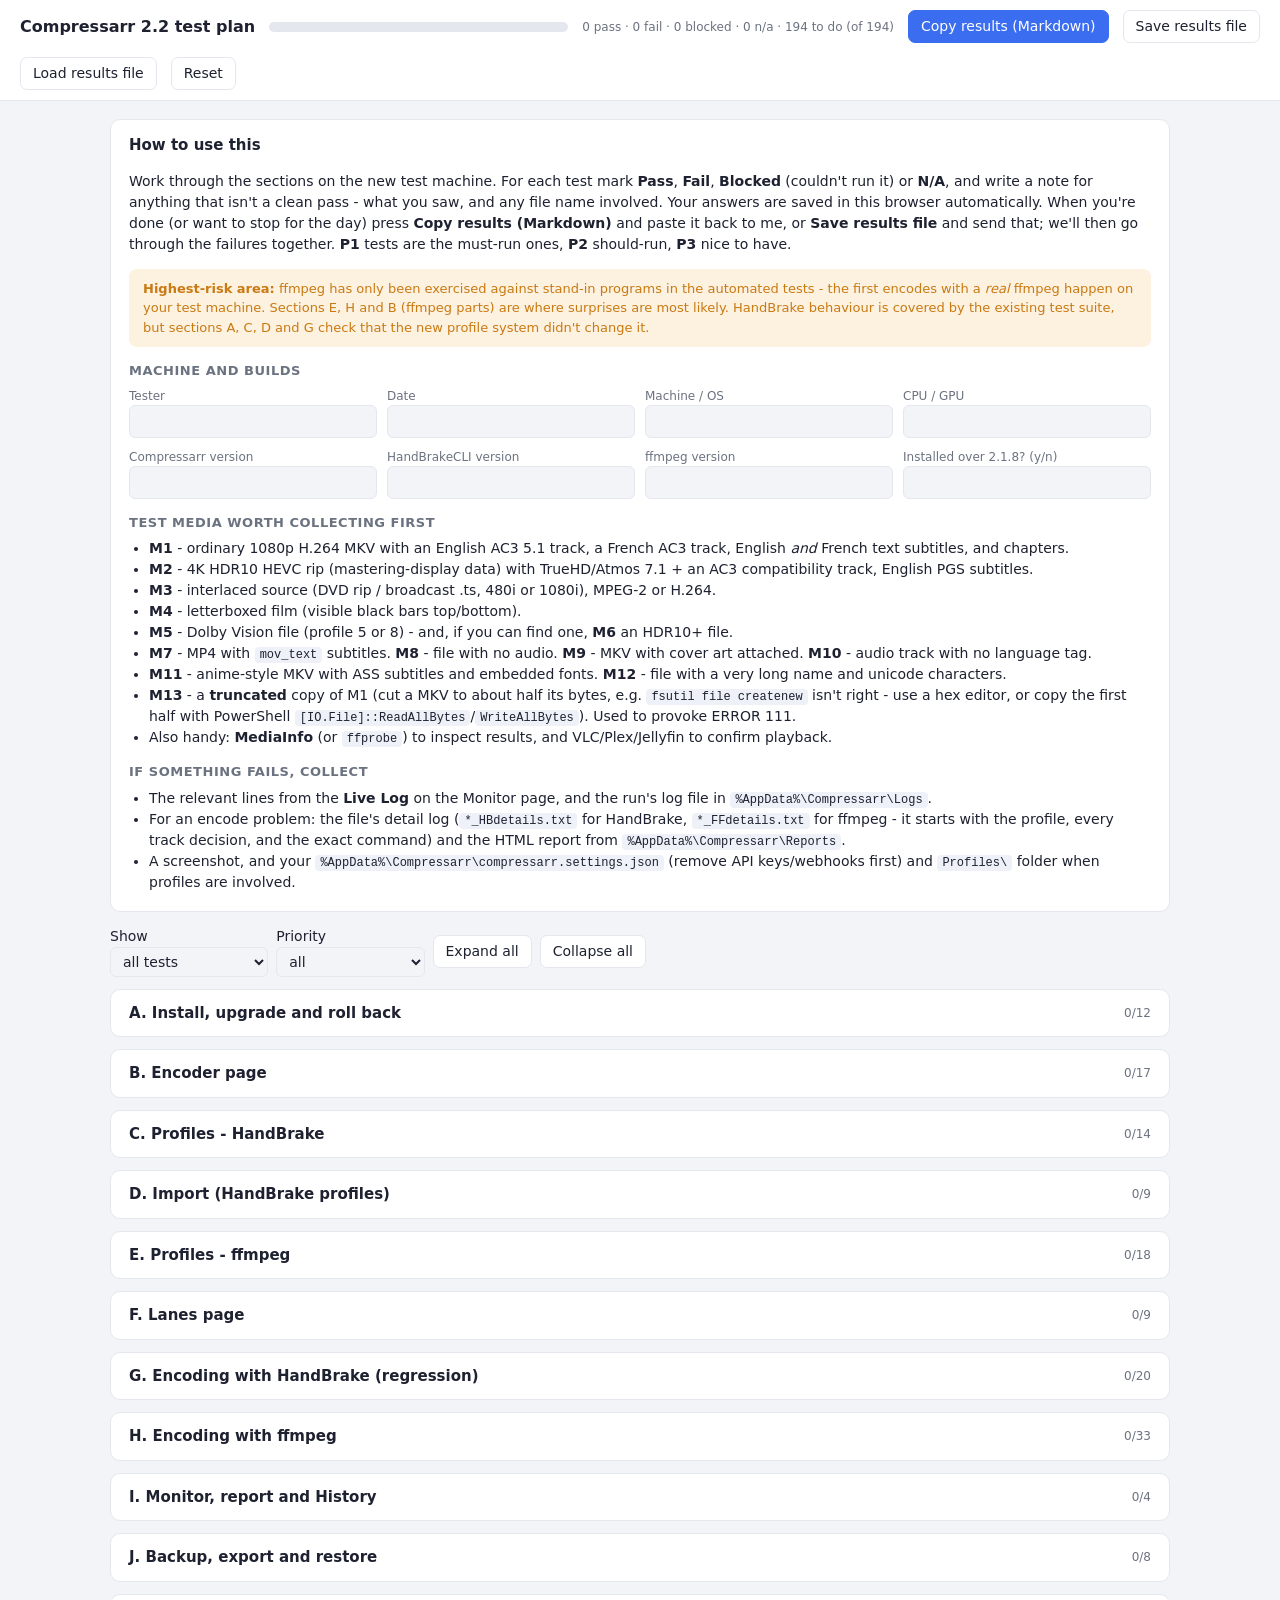
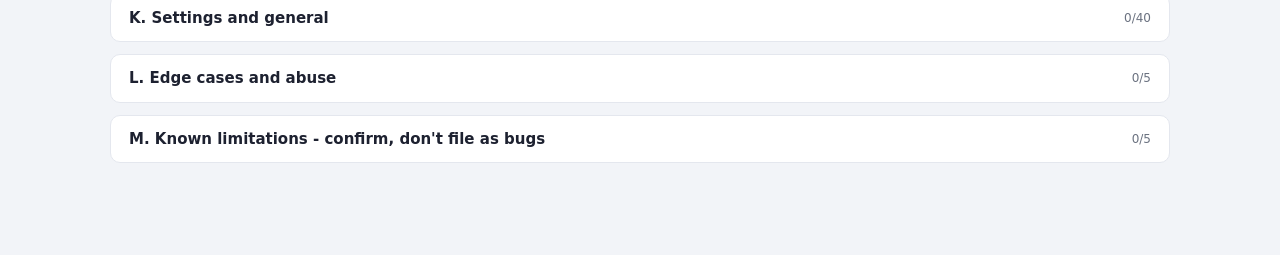
==== commit 0a8cb611: "Automation API, stage 3: the control calls and an external hold for the queue State database schema " ====
--- a/docs/test-plan-2.2.html
+++ b/docs/test-plan-2.2.html
@@ -293,6 +293,8 @@
  { id:'K26', pri:1, title:'Reports are built on demand', steps:'Run a pass that converts a couple of files (or use a test lane). Look in the Reports folder. Open the report from the History page and from the Open report after run setting. Then tick Also save a copy of each report as a file in Settings, run another pass, and look in the Reports folder again. With a Custom notification body of {report_path}, send a test or run a pass and open the link from a phone on the same network.', expect:'No new file appears in the Reports folder after the first pass, yet its report opens from History and after the run, looking like the old reports (rows, tags, ERROR / WARN badges, the speed tile). After ticking the setting a new report file appears next to the next run. The link in the notification opens the report from the phone. Links to old runs never go dead after Clean Up Now.' },
  { id:'K27', pri:1, title:'Backup and restore carry the history', steps:'Press Backup Now. Run a pass. Restore that backup (Settings > Backup) and open History. Then restore a backup made by an earlier version (a zip with Compressarr_History.csv and no database).', expect:'After the first restore the History page, its reports and the run counter are back to the moment of the backup (the later run is gone). After restoring the older backup the history is that backup\'s: it is imported again on the next start, with its figures matching. Restoring a damaged zip changes nothing and says so.' },
  { id:'K28', pri:2, title:'Purge, Clear History and Export CSV', steps:'Press Purge Logs & Report Copies and reload History. Press Export CSV on the History page and open the file in a spreadsheet. Press Clear History (read the prompt) and reload History; then Backup Now / Restore the last backup.', expect:'Purge leaves the history and every report. The CSV has one row per run with the columns of the old file and the same totals as the History table. Clear History empties the history and the prompt says it cannot be undone except by a backup; restoring the backup brings it back.' },
+ { id:'K39', pri:1, title:'Automation API: holding the queue', steps:'With a Control key: queue two or three files, then POST /api/v1/hold with {"reason":"TV on","until":"<two hours ahead, ISO 8601>"}. Look at the Monitor, the top bar, Scheduler and the run log, then POST /api/v1/run and Run Now on the Monitor. Press Release hold on the Monitor (or DELETE /api/v1/hold). Repeat with {"suspendCurrent":true} while a file is encoding, then: press Pause then Resume on the Monitor; and again with the hold in place choose Stop Monitoring. Place a hold, close Compressarr from the tray and start it again. Place a hold with an until two minutes ahead and wait. Try Run anyway (Monitor, with Scheduler > Only encode during off-hours on, in the daytime) while the hold stands. Repeat the first step with a Read key.', expect:'While held nothing new starts: the Monitor says Held, shows "Held by automation since ... - TV on. It lifts itself at ..." and a Release hold button; the top bar shows Held by automation; the run log says the queue is held (once, not on every poll); Run Now starts a pass that starts nothing. Releasing (button or API) starts encoding again within a moment when monitoring is on. With suspendCurrent the file in flight freezes at once (its fps stops) and thaws on release; a manual Resume or a Stop Monitoring request lets that file finish while the hold stays. The hold survives a restart. A hold with an end time lifts itself at that time and encoding resumes. Run anyway lifts only the schedule\'s own daytime hold, never the automation\'s. A Read key is refused with 403 on every control call and no hold appears.' },
+ { id:'K40', pri:2, title:'Automation API: changing the schedule', steps:'With a Control key: PATCH /api/v1/schedule with {"enabled":true,"onlyEncodeOffHours":true,"dayStart":"09:00","dayEnd":"23:00"}, then open Scheduler. Then try {"dayStart":"25:00"}, {"flavour":1}, {"nightPriority":"ludicrous"} and an empty body. GET /api/v1/schedule.', expect:'The first call answers with the new settings and the schedule state, and the Scheduler page shows the same values (nothing else on it changed). The bad calls answer 400 with a message (a bad time lists the field), and the Scheduler page is unchanged. GET shows the saved settings.' },
  { id:'K38', pri:2, title:'Automation API: the read calls', steps:'With a Read key (Settings > Automation API), from another computer run curl -H "X-Api-Key: <key>" against http://COMPRESSARR_HOST:1212/api/v1/status, /queue, /queue?lane=<lane name>&status=pending, /lanes, /schedule, /runs?pageSize=5, /runs/<an id from that list>, /stats?period=today, /stats?period=all and /reports/<the same id>. Do it once idle and once while a file is encoding. Compare /stats?period=all with the History page Overview (All time), and /runs/<id> with that run\'s report. Try /queue?status=nonsense and /runs?from=yesterday.', expect:'Idle, status says running false, current null and the queue counts match the Monitor; while encoding it names the lane, file, profile, progress, speed and the projected finish. /queue lists files in the Monitor\'s order with their position, and the filters narrow it without changing positions. /runs is newest first and pages; /runs/<id> lists the same files as the report with sizes, times, engine and profile, and failed files carry an error code and reason. /stats matches the Overview figures (runs counts only runs that produced files, as the History page does; /runs also lists all-failed runs with counted false). /reports/<id> is the same page the History link opens. Wrong parameters answer 400 with a message; an unknown run answers 404; every field is camelCase and times show the server\'s UTC offset.' },
  { id:'K37', pri:1, title:'Automation API keys', steps:'Settings > Automation API: create a key named Home Assistant with access Control, copy it, then from another computer on the network run curl -H "X-Api-Key: <key>" http://COMPRESSARR_HOST:1212/api/v1/whoami. Try the same with no header, with a wrong key six times in a row, then with the right key again after a minute. Create a Read only key and a 21st key. Revoke the first key and call again. Look at the key list and at compressarr.state.db with a text viewer.', expect:'The key appears once in a highlighted box with a Copy button and never again; the list shows only the name, access, the first characters, created and last used. whoami answers with the name, scope and version. No header says the key is missing; a wrong key says it is not valid; after five wrong tries even the right key gets a "too many attempts" answer for about a minute. The 21st key is refused with a message. A revoked key stops working at once ("not valid"). With no keys at all every /api/v1 call says the API is off and where to create a key. The database holds a hash, not the key. The rest of the web UI (Monitor, Settings) is not asked for a key.' },
  { id:'K36', pri:1, title:'App-written values leave the settings file (3.0.0-rc.3)', steps:'On a machine that has run rc.2 (so its settings file holds a last-backup time, digest-sent days if digests are on, and the History viewed-through marker), close Compressarr and copy compressarr.settings.json aside. Install the new build and start it. Open compressarr.settings.json in a text editor and search for LastRunUtc, DigestSentDate and HistoryViewedThroughRunNumber. Then on Settings look at Last backup, on History look at the sidebar badges, and let a digest time pass (or use a digest set a few minutes ahead). Finally Backup Now, restore the copy of the old settings through Settings > Import, and search the file again.', expect:'After the first start none of the three names are in the settings file, yet Settings still shows the same last backup, the badges are unchanged, and the next automatic backup and digest are scheduled from the old values (no extra backup, no second digest that day). Digests and backups no longer change the settings file (its modified time stays put). Importing an export from another computer does not bring its last backup or digest days along; restoring an older backup (Settings > Backups > Restore) does.' },
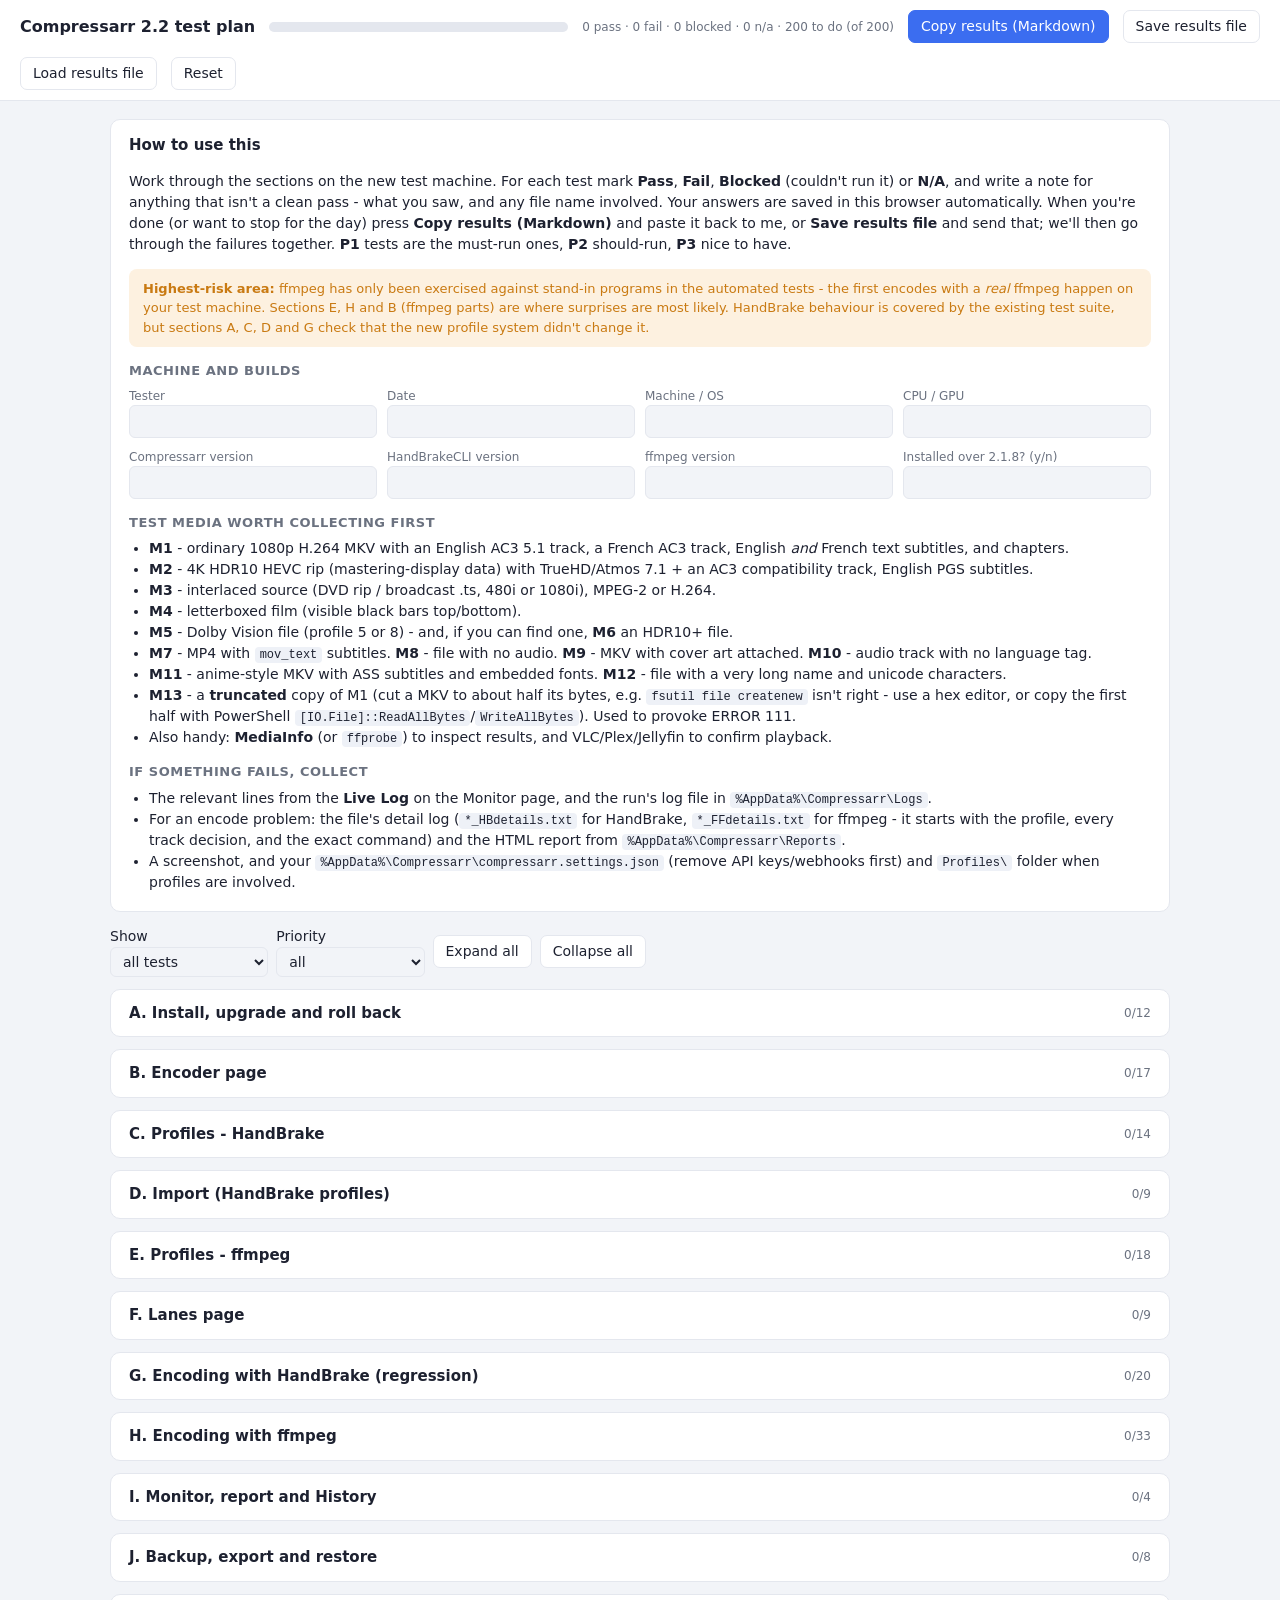
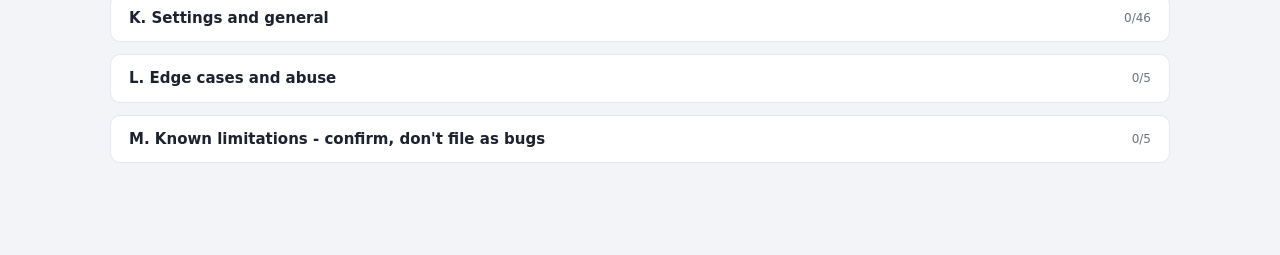
==== commit dc277fa0: "Login stage 5: documents - changelog behaviour change first, test plan K46-K51, README security sect" ====
--- a/docs/test-plan-2.2.html
+++ b/docs/test-plan-2.2.html
@@ -293,10 +293,16 @@
  { id:'K26', pri:1, title:'Reports are built on demand', steps:'Run a pass that converts a couple of files (or use a test lane). Look in the Reports folder. Open the report from the History page and from the Open report after run setting. Then tick Also save a copy of each report as a file in Settings, run another pass, and look in the Reports folder again. With a Custom notification body of {report_path}, send a test or run a pass and open the link from a phone on the same network.', expect:'No new file appears in the Reports folder after the first pass, yet its report opens from History and after the run, looking like the old reports (rows, tags, ERROR / WARN badges, the speed tile). After ticking the setting a new report file appears next to the next run. The link in the notification opens the report from the phone. Links to old runs never go dead after Clean Up Now.' },
  { id:'K27', pri:1, title:'Backup and restore carry the history', steps:'Press Backup Now. Run a pass. Restore that backup (Settings > Backup) and open History. Then restore a backup made by an earlier version (a zip with Compressarr_History.csv and no database).', expect:'After the first restore the History page, its reports and the run counter are back to the moment of the backup (the later run is gone). After restoring the older backup the history is that backup\'s: it is imported again on the next start, with its figures matching. Restoring a damaged zip changes nothing and says so.' },
  { id:'K28', pri:2, title:'Purge, Clear History and Export CSV', steps:'Press Purge Logs & Report Copies and reload History. Press Export CSV on the History page and open the file in a spreadsheet. Press Clear History (read the prompt) and reload History; then Backup Now / Restore the last backup.', expect:'Purge leaves the history and every report. The CSV has one row per run with the columns of the old file and the same totals as the History table. Clear History empties the history and the prompt says it cannot be undone except by a backup; restoring the backup brings it back.' },
+ { id:'K46', pri:1, title:'Web login: nothing changes at home, outside needs a login', steps:'On a fresh install (or after Turn off web login) open Compressarr from the computer it runs on, from a phone on your Wi-Fi and from a second PC; none of them should see a login. Open Settings > Security and look at the defaults. Then pretend to be outside: from a PC run curl -i -H "X-Forwarded-For: 8.8.8.8" http://COMPRESSARR_HOST:1212/api/settings and open http://COMPRESSARR_HOST:1212/ with a browser extension or proxy that adds that header (or, if you can, a phone on mobile data through a forwarded port or a Tailscale funnel). Then set a username and password and repeat.', expect:'At home no login appears anywhere and Security shows Forms / Disabled for Local Addresses. The request that claims to come from outside is refused: curl gets 401 with a login_not_set_up message, the browser lands on the sign-in page, which says a username and password must first be set from this computer or your own network. After setting them the same request gets 401 login_required, the page asks for the username and password, and signing in opens Monitor. Nothing else (static files, the login page) is refused.' },
+ { id:'K47', pri:1, title:'Web login: Forms, Basic, locking and signing out', steps:'In Settings > Security set a username, a password of at least 8 characters and a different Password Confirmation (Save), then fix it. Set Authentication Required to Enabled and Save. Open Compressarr in a private window and from a phone. Sign in with a wrong password five times, then the right one; wait five minutes. Tick Remember me and sign in, close the browser completely and reopen. Press Sign out in the toolbar. Sign in on two browsers and press Sign out everywhere. Switch Authentication to Basic (Browser Popup), open the page in a private window, and run curl -u user:password http://COMPRESSARR_HOST:1212/api/run/status. Open the page from outside with the wrong Current Password when changing the account (use the X-Forwarded-For trick from K46 if you cannot go outside).', expect:'A mismatched confirmation or a short password is refused with a message and nothing is saved. With Enabled every browser, this computer included, is sent to the sign-in page and returns to the page it asked for after signing in. Five wrong passwords lock that address for five minutes (a clear message, even the right password is refused meanwhile). Remember me survives closing the browser; without it the sign-in ends with the browser. Sign out returns to the sign-in page; Sign out everywhere ends the other browser too (its next click goes to the sign-in page). Basic shows the browser sign-in box and curl works with the right credentials and gets 401 with the wrong. Changing the account from outside needs the correct Current Password.' },
+ { id:'K48', pri:1, title:'Web login: a way back from a forgotten password', steps:'With Authentication Required on Enabled, right-click the tray icon and choose Turn off web login..., press Cancel, then do it again and confirm. Open Settings > Security from this computer and from your network. Set Enabled again, close Compressarr, set the environment variable COMPRESSARR_RESET_LOGIN=1 (for example run set COMPRESSARR_RESET_LOGIN=1 and start the exe from that window), and start it; look at the log. Start it once more without the variable. Finally, with Forms and Disabled for Local Addresses, choose Turn off web login... again.', expect:'Cancel changes nothing. Confirming puts Authentication Required back to Disabled for Local Addresses (username and password kept), so this computer and your network can open Security and set a new password without the old one. The environment variable does the same once and writes a line to the log; the next start without it leaves a later change alone. When login is already local-free the tray item just says so and offers nothing to change.' },
+ { id:'K49', pri:2, title:'Allowed Hosts and cross-site requests', steps:'In Settings > Host enter this computer\'s name only (for example compressarr) in Allowed Hosts and Save. Open Compressarr by that name, then by its IP address, then by localhost. Run curl -i -H "Host: evil.example" http://COMPRESSARR_HOST:1212/api/settings. Then empty the box and Save. Also run curl -i -X PUT -H "Origin: http://evil.example" -H "Content-Type: application/json" -d "{}" http://COMPRESSARR_HOST:1212/api/settings.', expect:'The name opens; the IP address gets a 400 Invalid host answer from another computer; localhost always opens (and 127.0.0.1), so Settings can be fixed from the Compressarr PC. The evil host is refused with 400. After emptying the box every name works again (no waiting, no restart). A PUT that names another site as its Origin is refused with 403 and changes nothing.' },
+ { id:'K50', pri:1, title:'Saved keys show as dots and are never sent back', steps:'In Settings enter a Sonarr API Key, Radarr API Key, TMDb key and OMDb key, and on Notifications add an ntfy channel with an Access Token and a Discord channel with a webhook URL, and a Generic Webhook with a custom header (Save everything). Reload each page. Open http://COMPRESSARR_HOST:1212/api/settings and /api/notifications/channels in a tab and search for the key text. Leave the dots and Save; type a new key into one box and Save; empty another box and Save. Press Test Connection for Sonarr with the dots showing, then change the URL (the machine got a new IP) and press it again; empty the box and press Test. Do the same Test on a channel with the dots and a changed server address. Look at compressarr.settings.json in a text editor. Finally, in Security, save a password, reload (dots), change only the username and Save.', expect:'After a reload every saved key, token, webhook address and header shows as dots (the first key box in each card, the channel fields) and the two address-bar pages show ******** and never the real text. Leaving the dots keeps the key (Test still works), typing replaces it, an emptied box removes it (the box stays empty after reload and the integration reports that a key is required). Test with the dots uses the saved key even for a changed address (it reaches the new address); an emptied box says the API key is required. The settings file still holds the real keys. Changing only the username leaves the password as it was.' },
+ { id:'K51', pri:1, title:'Export and import leave secrets out; backups keep everything', steps:'With keys, channels and a web login set up: press Export on Settings (tick off) and open the file in a text editor; search for your keys, tokens and webhook addresses. Export again with Include API keys and passwords ticked. Import the first (plain) file back and check that Sonarr, Radarr, the posters and the channels still have their keys (press the Test buttons). Press Backup Now, regenerate the Compressarr API key and change the Sonarr key, then restore that backup: check the Sonarr key, the old Compressarr API key (call /api/v1/whoami with it) and the web login. Import the full file onto a second copy of Compressarr (COMPRESSARR_DATA_DIR) and check its keys.', expect:'The plain export has no keys, tokens or webhook addresses (the fields are empty) and no web credentials; the full one has them. Importing the plain file keeps every key this installation already had. After the restore the Sonarr key and the old Compressarr API key work again and the web login is as it was (browsers have to sign in again). The second copy gets the keys from the full file.' },
  { id:'K39', pri:1, title:'Automation API: holding the queue', steps:'With a Control key: queue two or three files, then POST /api/v1/hold with {"reason":"TV on","until":"<two hours ahead, ISO 8601>"}. Look at the Monitor, the top bar, Scheduler and the run log, then POST /api/v1/run and Run Now on the Monitor. Press Release hold on the Monitor (or DELETE /api/v1/hold). Repeat with {"suspendCurrent":true} while a file is encoding, then: press Pause then Resume on the Monitor; and again with the hold in place choose Stop Monitoring. Place a hold, close Compressarr from the tray and start it again. Place a hold with an until two minutes ahead and wait. Try Run anyway (Monitor, with Scheduler > Only encode during off-hours on, in the daytime) while the hold stands. Repeat the first step with a Read key.', expect:'While held nothing new starts: the Monitor says Held, shows "Held by automation since ... - TV on. It lifts itself at ..." and a Release hold button; the top bar shows Held by automation; the run log says the queue is held (once, not on every poll); Run Now starts a pass that starts nothing. Releasing (button or API) starts encoding again within a moment when monitoring is on. With suspendCurrent the file in flight freezes at once (its fps stops) and thaws on release; a manual Resume or a Stop Monitoring request lets that file finish while the hold stays. The hold survives a restart. A hold with an end time lifts itself at that time and encoding resumes. Run anyway lifts only the schedule\'s own daytime hold, never the automation\'s. A Read key is refused with 403 on every control call and no hold appears.' },
  { id:'K40', pri:2, title:'Automation API: changing the schedule', steps:'With a Control key: PATCH /api/v1/schedule with {"enabled":true,"onlyEncodeOffHours":true,"dayStart":"09:00","dayEnd":"23:00"}, then open Scheduler. Then try {"dayStart":"25:00"}, {"flavour":1}, {"nightPriority":"ludicrous"} and an empty body. GET /api/v1/schedule.', expect:'The first call answers with the new settings and the schedule state, and the Scheduler page shows the same values (nothing else on it changed). The bad calls answer 400 with a message (a bad time lists the field), and the Scheduler page is unchanged. GET shows the saved settings.' },
- { id:'K38', pri:2, title:'Automation API: the read calls', steps:'With a Read key (Settings > Automation API), from another computer run curl -H "X-Api-Key: <key>" against http://COMPRESSARR_HOST:1212/api/v1/status, /queue, /queue?lane=<lane name>&status=pending, /lanes, /schedule, /runs?pageSize=5, /runs/<an id from that list>, /stats?period=today, /stats?period=all and /reports/<the same id>. Do it once idle and once while a file is encoding. Compare /stats?period=all with the History page Overview (All time), and /runs/<id> with that run\'s report. Try /queue?status=nonsense and /runs?from=yesterday.', expect:'Idle, status says running false, current null and the queue counts match the Monitor; while encoding it names the lane, file, profile, progress, speed and the projected finish. /queue lists files in the Monitor\'s order with their position, and the filters narrow it without changing positions. /runs is newest first and pages; /runs/<id> lists the same files as the report with sizes, times, engine and profile, and failed files carry an error code and reason. /stats matches the Overview figures (runs counts only runs that produced files, as the History page does; /runs also lists all-failed runs with counted false). /reports/<id> is the same page the History link opens. Wrong parameters answer 400 with a message; an unknown run answers 404; every field is camelCase and times show the server\'s UTC offset.' },
- { id:'K37', pri:1, title:'Automation API keys', steps:'Settings > Automation API: create a key named Home Assistant with access Control, copy it, then from another computer on the network run curl -H "X-Api-Key: <key>" http://COMPRESSARR_HOST:1212/api/v1/whoami. Try the same with no header, with a wrong key six times in a row, then with the right key again after a minute. Create a Read only key and a 21st key. Revoke the first key and call again. Look at the key list and at compressarr.state.db with a text viewer.', expect:'The key appears once in a highlighted box with a Copy button and never again; the list shows only the name, access, the first characters, created and last used. whoami answers with the name, scope and version. No header says the key is missing; a wrong key says it is not valid; after five wrong tries even the right key gets a "too many attempts" answer for about a minute. The 21st key is refused with a message. A revoked key stops working at once ("not valid"). With no keys at all every /api/v1 call says the API is off and where to create a key. The database holds a hash, not the key. The rest of the web UI (Monitor, Settings) is not asked for a key.' },
+ { id:'K38', pri:2, title:'Automation API: the read calls', steps:'With a Read key (Settings > Security (Automation API)), from another computer run curl -H "X-Api-Key: <key>" against http://COMPRESSARR_HOST:1212/api/v1/status, /queue, /queue?lane=<lane name>&status=pending, /lanes, /schedule, /runs?pageSize=5, /runs/<an id from that list>, /stats?period=today, /stats?period=all and /reports/<the same id>. Do it once idle and once while a file is encoding. Compare /stats?period=all with the History page Overview (All time), and /runs/<id> with that run\'s report. Try /queue?status=nonsense and /runs?from=yesterday.', expect:'Idle, status says running false, current null and the queue counts match the Monitor; while encoding it names the lane, file, profile, progress, speed and the projected finish. /queue lists files in the Monitor\'s order with their position, and the filters narrow it without changing positions. /runs is newest first and pages; /runs/<id> lists the same files as the report with sizes, times, engine and profile, and failed files carry an error code and reason. /stats matches the Overview figures (runs counts only runs that produced files, as the History page does; /runs also lists all-failed runs with counted false). /reports/<id> is the same page the History link opens. Wrong parameters answer 400 with a message; an unknown run answers 404; every field is camelCase and times show the server\'s UTC offset.' },
+ { id:'K37', pri:1, title:'Automation API keys', steps:'Settings > Security (Automation API): note the API Key and the Read-only API Key, press Copy on each and paste into a text editor. From another computer on the network run curl -H "X-Api-Key: <API Key>" http://COMPRESSARR_HOST:1212/api/v1/whoami, then with the Read-only key, with no header, and with a wrong key six times in a row, then with the right key again after a minute. Press Regenerate on the API Key (confirm) and call with the old and the new key. Restart Compressarr and look at the keys again. Look at compressarr.state.db with a text viewer.', expect:'Both keys are shown in full and are the same after a reload and a restart. Copy puts the key on the clipboard (or says to select and copy it when the page is opened from another computer). whoami answers with the name (API Key / Read-only API Key), scope and version. No header says the key is missing and where to find it; a wrong key says it is not valid; after five wrong tries even the right key gets a "too many attempts" answer for about a minute. Regenerate replaces only that key and the old one stops working at once. The rest of the web UI (Monitor, Settings) is not asked for a key.' },
  { id:'K36', pri:1, title:'App-written values leave the settings file (3.0.0-rc.3)', steps:'On a machine that has run rc.2 (so its settings file holds a last-backup time, digest-sent days if digests are on, and the History viewed-through marker), close Compressarr and copy compressarr.settings.json aside. Install the new build and start it. Open compressarr.settings.json in a text editor and search for LastRunUtc, DigestSentDate and HistoryViewedThroughRunNumber. Then on Settings look at Last backup, on History look at the sidebar badges, and let a digest time pass (or use a digest set a few minutes ahead). Finally Backup Now, restore the copy of the old settings through Settings > Import, and search the file again.', expect:'After the first start none of the three names are in the settings file, yet Settings still shows the same last backup, the badges are unchanged, and the next automatic backup and digest are scheduled from the old values (no extra backup, no second digest that day). Digests and backups no longer change the settings file (its modified time stays put). Importing an export from another computer does not bring its last backup or digest days along; restoring an older backup (Settings > Backups > Restore) does.' },
  { id:'K35', pri:2, title:'Settings: separate Logs and Reports cards', steps:'Open Settings and find the Logs and Reports cards. Change Delete logs after to 45 and leave Flag unseen errors blank. Tick Also save a copy of each report as a file, enter 14 under Delete saved copies after, Save, reload the page, then untick the box. Hover the ? tips. Open Maintenance (press Advanced) and read the Clean Up Now and Purge labels.', expect:'Logs holds Log folder, Delete logs after and Keep logs of successful encodes; Reports holds a note that reports never expire, Open report after run, Flag unseen errors (placeholder: Same as logs) and the save-a-copy box. The folder and Delete saved copies after fields appear only while the box is ticked and keep their values after a reload. The sidebar badge and the Unseen errors table follow the unseen-errors days (7 shows only runs from the last week), logs follow Delete logs after, and saved copies follow their own number. The red button reads Purge Logs & Report Copies and its prompt says the history and its reports are kept.' },
  { id:'K31', pri:1, title:'The queue moves into the database (3.0.0-rc.2)', steps:'On a machine with a queue (some files waiting, one skipped, one with a profile chosen, one moved to another lane, one failed and held), note the Monitor queue. Close Compressarr and make a copy of %AppData%\\Compressarr. Install 3.0.0-rc.2 over it and start. Look in %AppData%\\Compressarr. Open Monitor.', expect:'The queue looks exactly as before (same order, skip, profile, destination, ERROR badge). compressarr.state.db is there and compressarr.resume.json is now compressarr.resume.json.imported (not deleted). Starting a pass works, files finish and their rows update. Exiting from the tray and starting again shows the same queue.' },
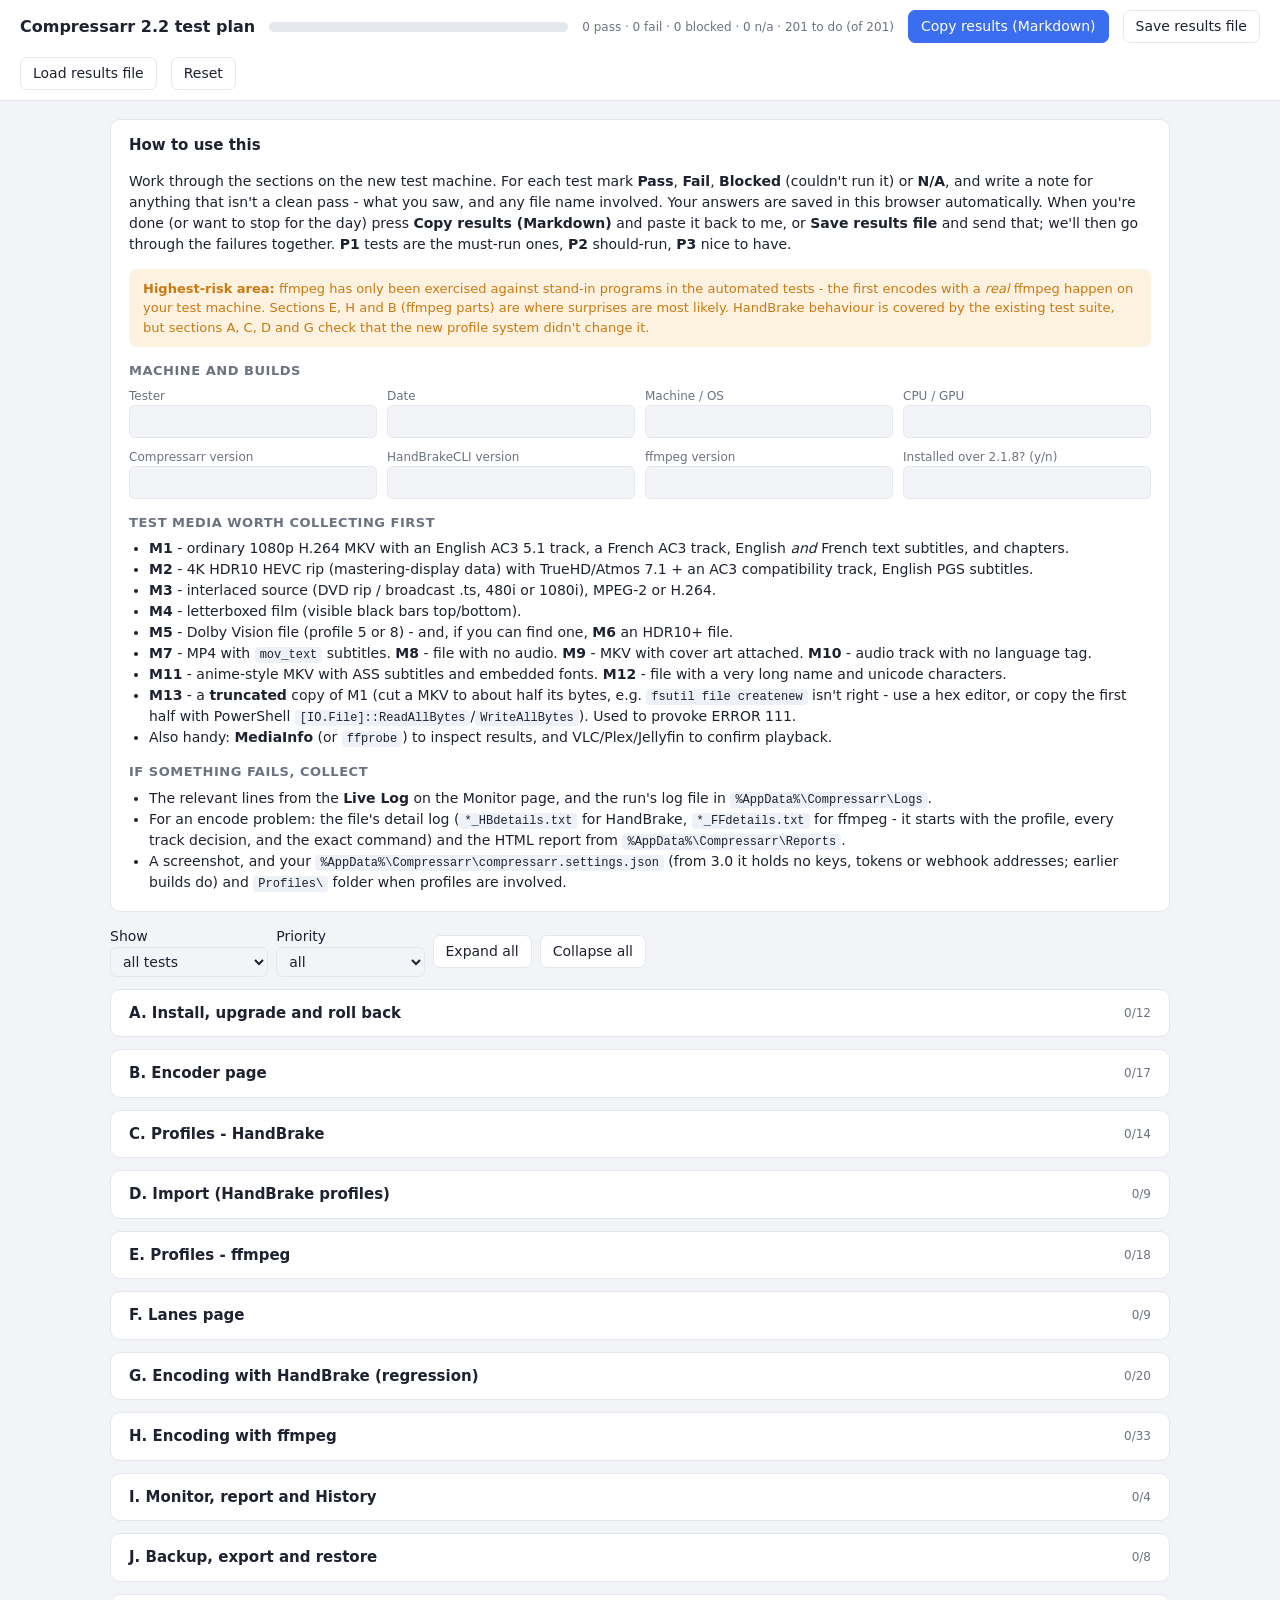
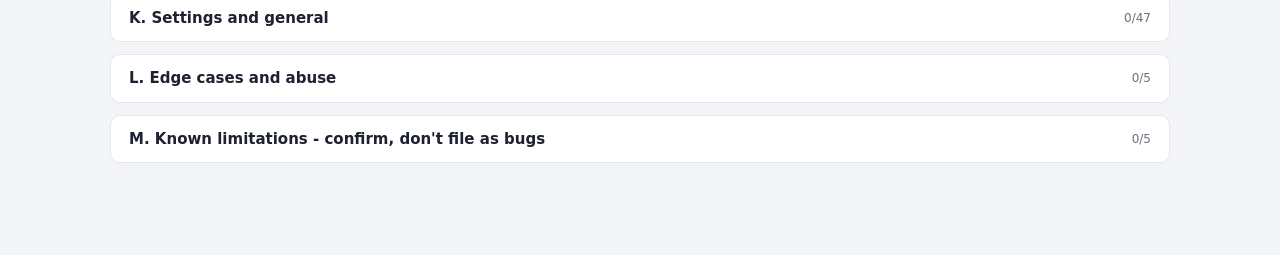
==== commit b703a5c0: "Login stage 3c: keys, tokens and webhook addresses move from the settings file to the state database" ====
--- a/docs/test-plan-2.2.html
+++ b/docs/test-plan-2.2.html
@@ -85,7 +85,7 @@
     <ul>
       <li>The relevant lines from the <b>Live Log</b> on the Monitor page, and the run's log file in <code>%AppData%\Compressarr\Logs</code>.</li>
       <li>For an encode problem: the file's detail log (<code>*_HBdetails.txt</code> for HandBrake, <code>*_FFdetails.txt</code> for ffmpeg - it starts with the profile, every track decision, and the exact command) and the HTML report from <code>%AppData%\Compressarr\Reports</code>.</li>
-      <li>A screenshot, and your <code>%AppData%\Compressarr\compressarr.settings.json</code> (remove API keys/webhooks first) and <code>Profiles\</code> folder when profiles are involved.</li>
+      <li>A screenshot, and your <code>%AppData%\Compressarr\compressarr.settings.json</code> (from 3.0 it holds no keys, tokens or webhook addresses; earlier builds do) and <code>Profiles\</code> folder when profiles are involved.</li>
     </ul>
   </div>
 
@@ -293,6 +293,7 @@
  { id:'K26', pri:1, title:'Reports are built on demand', steps:'Run a pass that converts a couple of files (or use a test lane). Look in the Reports folder. Open the report from the History page and from the Open report after run setting. Then tick Also save a copy of each report as a file in Settings, run another pass, and look in the Reports folder again. With a Custom notification body of {report_path}, send a test or run a pass and open the link from a phone on the same network.', expect:'No new file appears in the Reports folder after the first pass, yet its report opens from History and after the run, looking like the old reports (rows, tags, ERROR / WARN badges, the speed tile). After ticking the setting a new report file appears next to the next run. The link in the notification opens the report from the phone. Links to old runs never go dead after Clean Up Now.' },
  { id:'K27', pri:1, title:'Backup and restore carry the history', steps:'Press Backup Now. Run a pass. Restore that backup (Settings > Backup) and open History. Then restore a backup made by an earlier version (a zip with Compressarr_History.csv and no database).', expect:'After the first restore the History page, its reports and the run counter are back to the moment of the backup (the later run is gone). After restoring the older backup the history is that backup\'s: it is imported again on the next start, with its figures matching. Restoring a damaged zip changes nothing and says so.' },
  { id:'K28', pri:2, title:'Purge, Clear History and Export CSV', steps:'Press Purge Logs & Report Copies and reload History. Press Export CSV on the History page and open the file in a spreadsheet. Press Clear History (read the prompt) and reload History; then Backup Now / Restore the last backup.', expect:'Purge leaves the history and every report. The CSV has one row per run with the columns of the old file and the same totals as the History table. Clear History empties the history and the prompt says it cannot be undone except by a backup; restoring the backup brings it back.' },
+ { id:'K52', pri:1, title:'Keys and tokens move out of the settings file (3.0.0-rc.3)', steps:'On a machine that has run rc.2 (so compressarr.settings.json holds the Sonarr, Radarr, TMDb and OMDb keys and a notification channel token), close Compressarr and copy compressarr.settings.json and compressarr.state.db aside. Install the new build and start it. Open compressarr.settings.json in a text editor and search for the keys and tokens. On Settings press Test Connection for Sonarr and Radarr and Test Key for posters; on Notifications Test a channel. Change the Sonarr key (Save), then close Compressarr and start it again. Then press Backup Now, change the Radarr key, and restore that backup. Finally restore a backup made by rc.2 (its settings file holds the keys) and open the file again.', expect:'After the first start none of the keys, tokens or webhook addresses are in the settings file (the fields are empty or missing), yet every Test button works and the dots show on the pages. A key changed in Settings survives a restart and is not written to the file. The backup restore brings back the Radarr key it was made with, and restoring the rc.2 backup puts its keys into the database and takes them out of the file again. If compressarr.state.db is damaged and set aside, Compressarr starts and the keys show as empty (re-enter them); nothing crashes.' },
  { id:'K46', pri:1, title:'Web login: nothing changes at home, outside needs a login', steps:'On a fresh install (or after Turn off web login) open Compressarr from the computer it runs on, from a phone on your Wi-Fi and from a second PC; none of them should see a login. Open Settings > Security and look at the defaults. Then pretend to be outside: from a PC run curl -i -H "X-Forwarded-For: 8.8.8.8" http://COMPRESSARR_HOST:1212/api/settings and open http://COMPRESSARR_HOST:1212/ with a browser extension or proxy that adds that header (or, if you can, a phone on mobile data through a forwarded port or a Tailscale funnel). Then set a username and password and repeat.', expect:'At home no login appears anywhere and Security shows Forms / Disabled for Local Addresses. The request that claims to come from outside is refused: curl gets 401 with a login_not_set_up message, the browser lands on the sign-in page, which says a username and password must first be set from this computer or your own network. After setting them the same request gets 401 login_required, the page asks for the username and password, and signing in opens Monitor. Nothing else (static files, the login page) is refused.' },
  { id:'K47', pri:1, title:'Web login: Forms, Basic, locking and signing out', steps:'In Settings > Security set a username, a password of at least 8 characters and a different Password Confirmation (Save), then fix it. Set Authentication Required to Enabled and Save. Open Compressarr in a private window and from a phone. Sign in with a wrong password five times, then the right one; wait five minutes. Tick Remember me and sign in, close the browser completely and reopen. Press Sign out in the toolbar. Sign in on two browsers and press Sign out everywhere. Switch Authentication to Basic (Browser Popup), open the page in a private window, and run curl -u user:password http://COMPRESSARR_HOST:1212/api/run/status. Open the page from outside with the wrong Current Password when changing the account (use the X-Forwarded-For trick from K46 if you cannot go outside).', expect:'A mismatched confirmation or a short password is refused with a message and nothing is saved. With Enabled every browser, this computer included, is sent to the sign-in page and returns to the page it asked for after signing in. Five wrong passwords lock that address for five minutes (a clear message, even the right password is refused meanwhile). Remember me survives closing the browser; without it the sign-in ends with the browser. Sign out returns to the sign-in page; Sign out everywhere ends the other browser too (its next click goes to the sign-in page). Basic shows the browser sign-in box and curl works with the right credentials and gets 401 with the wrong. Changing the account from outside needs the correct Current Password.' },
  { id:'K48', pri:1, title:'Web login: a way back from a forgotten password', steps:'With Authentication Required on Enabled, right-click the tray icon and choose Turn off web login..., press Cancel, then do it again and confirm. Open Settings > Security from this computer and from your network. Set Enabled again, close Compressarr, set the environment variable COMPRESSARR_RESET_LOGIN=1 (for example run set COMPRESSARR_RESET_LOGIN=1 and start the exe from that window), and start it; look at the log. Start it once more without the variable. Finally, with Forms and Disabled for Local Addresses, choose Turn off web login... again.', expect:'Cancel changes nothing. Confirming puts Authentication Required back to Disabled for Local Addresses (username and password kept), so this computer and your network can open Security and set a new password without the old one. The environment variable does the same once and writes a line to the log; the next start without it leaves a later change alone. When login is already local-free the tray item just says so and offers nothing to change.' },
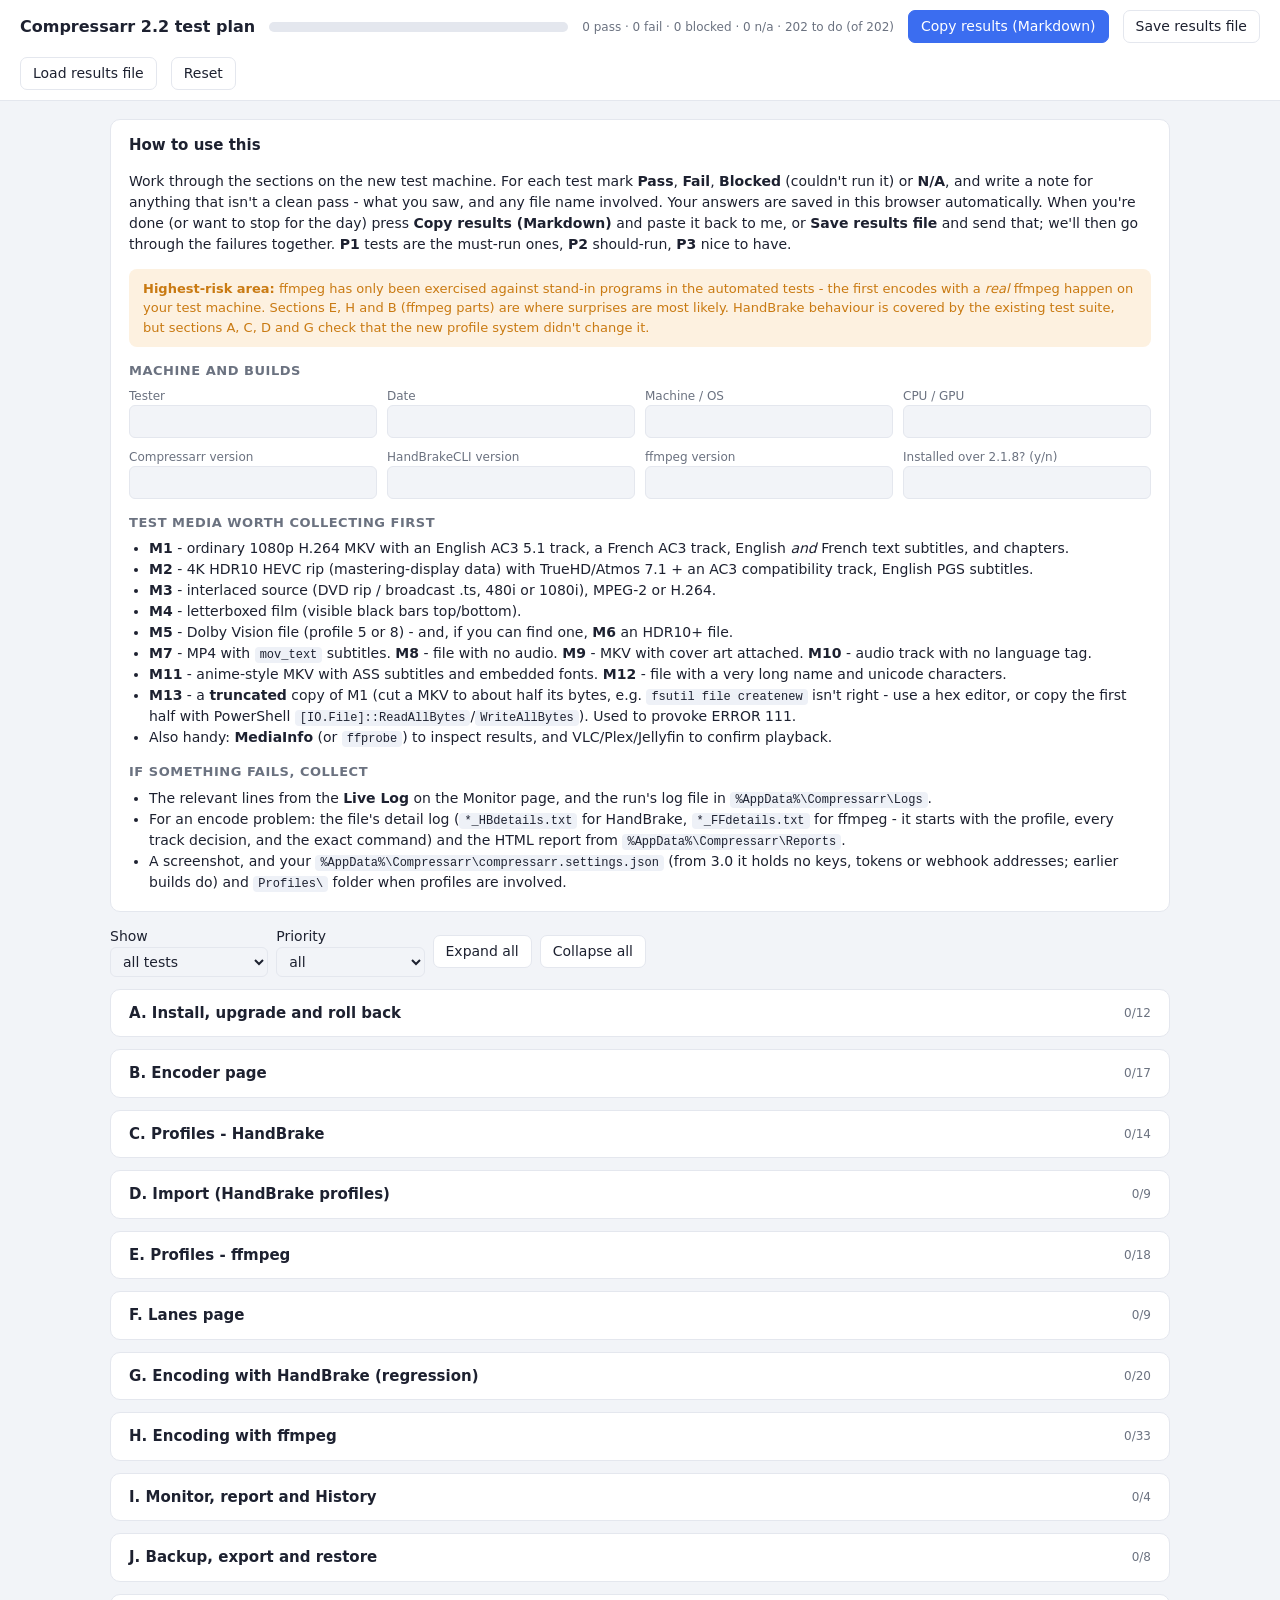
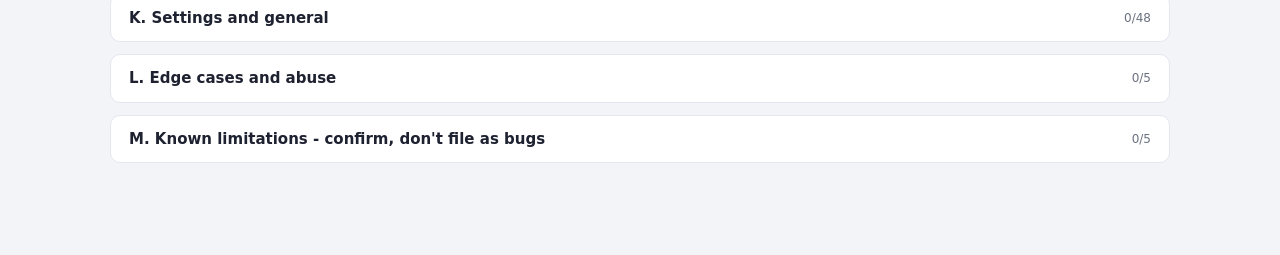
==== commit c5f4afdd: "History: the stat cards at the top of the Overview can be rearranged Each top card has a handle (dot" ====
--- a/docs/test-plan-2.2.html
+++ b/docs/test-plan-2.2.html
@@ -293,6 +293,7 @@
  { id:'K26', pri:1, title:'Reports are built on demand', steps:'Run a pass that converts a couple of files (or use a test lane). Look in the Reports folder. Open the report from the History page and from the Open report after run setting. Then tick Also save a copy of each report as a file in Settings, run another pass, and look in the Reports folder again. With a Custom notification body of {report_path}, send a test or run a pass and open the link from a phone on the same network.', expect:'No new file appears in the Reports folder after the first pass, yet its report opens from History and after the run, looking like the old reports (rows, tags, ERROR / WARN badges, the speed tile). After ticking the setting a new report file appears next to the next run. The link in the notification opens the report from the phone. Links to old runs never go dead after Clean Up Now.' },
  { id:'K27', pri:1, title:'Backup and restore carry the history', steps:'Press Backup Now. Run a pass. Restore that backup (Settings > Backup) and open History. Then restore a backup made by an earlier version (a zip with Compressarr_History.csv and no database).', expect:'After the first restore the History page, its reports and the run counter are back to the moment of the backup (the later run is gone). After restoring the older backup the history is that backup\'s: it is imported again on the next start, with its figures matching. Restoring a damaged zip changes nothing and says so.' },
  { id:'K28', pri:2, title:'Purge, Clear History and Export CSV', steps:'Press Purge Logs & Report Copies and reload History. Press Export CSV on the History page and open the file in a spreadsheet. Press Clear History (read the prompt) and reload History; then Backup Now / Restore the last backup.', expect:'Purge leaves the history and every report. The CSV has one row per run with the columns of the old file and the same totals as the History table. Clear History empties the history and the prompt says it cannot be undone except by a backup; restoring the backup brings it back.' },
+ { id:'K53', pri:2, title:'History: rearrange the top stat cards', steps:'Open History. Hover a stat card at the top of the Overview and look for the dots on its top edge. Drag a card onto a neighbour in the same row, then onto a card in another row, then drop it on empty space. Reload the page. Open Stats, tick one more stat, then press Reset to defaults. Click a handle with the keyboard (Tab to it) and press the arrow keys. Try the same on a phone or a narrow window. Look at History at a glance, the period table and the Reports card.', expect:'The dots appear on hover (always on a touch screen) and only on the top cards. A dragged card follows the pointer and the others make room, in the same row and across rows; dropping on empty space leaves the new order. The order survives a reload, a stat added from the menu comes last, and Reset to defaults restores both the stats and their order. The arrow keys move the focused card one place and keep the focus on it. Nothing below the top cards can be dragged and nothing there changed.' },
  { id:'K52', pri:1, title:'Keys and tokens move out of the settings file (3.0.0-rc.3)', steps:'On a machine that has run rc.2 (so compressarr.settings.json holds the Sonarr, Radarr, TMDb and OMDb keys and a notification channel token), close Compressarr and copy compressarr.settings.json and compressarr.state.db aside. Install the new build and start it. Open compressarr.settings.json in a text editor and search for the keys and tokens. On Settings press Test Connection for Sonarr and Radarr and Test Key for posters; on Notifications Test a channel. Change the Sonarr key (Save), then close Compressarr and start it again. Then press Backup Now, change the Radarr key, and restore that backup. Finally restore a backup made by rc.2 (its settings file holds the keys) and open the file again.', expect:'After the first start none of the keys, tokens or webhook addresses are in the settings file (the fields are empty or missing), yet every Test button works and the dots show on the pages. A key changed in Settings survives a restart and is not written to the file. The backup restore brings back the Radarr key it was made with, and restoring the rc.2 backup puts its keys into the database and takes them out of the file again. If compressarr.state.db is damaged and set aside, Compressarr starts and the keys show as empty (re-enter them); nothing crashes.' },
  { id:'K46', pri:1, title:'Web login: nothing changes at home, outside needs a login', steps:'On a fresh install (or after Turn off web login) open Compressarr from the computer it runs on, from a phone on your Wi-Fi and from a second PC; none of them should see a login. Open Settings > Security and look at the defaults. Then pretend to be outside: from a PC run curl -i -H "X-Forwarded-For: 8.8.8.8" http://COMPRESSARR_HOST:1212/api/settings and open http://COMPRESSARR_HOST:1212/ with a browser extension or proxy that adds that header (or, if you can, a phone on mobile data through a forwarded port or a Tailscale funnel). Then set a username and password and repeat.', expect:'At home no login appears anywhere and Security shows Forms / Disabled for Local Addresses. The request that claims to come from outside is refused: curl gets 401 with a login_not_set_up message, the browser lands on the sign-in page, which says a username and password must first be set from this computer or your own network. After setting them the same request gets 401 login_required, the page asks for the username and password, and signing in opens Monitor. Nothing else (static files, the login page) is refused.' },
  { id:'K47', pri:1, title:'Web login: Forms, Basic, locking and signing out', steps:'In Settings > Security set a username, a password of at least 8 characters and a different Password Confirmation (Save), then fix it. Set Authentication Required to Enabled and Save. Open Compressarr in a private window and from a phone. Sign in with a wrong password five times, then the right one; wait five minutes. Tick Remember me and sign in, close the browser completely and reopen. Press Sign out in the toolbar. Sign in on two browsers and press Sign out everywhere. Switch Authentication to Basic (Browser Popup), open the page in a private window, and run curl -u user:password http://COMPRESSARR_HOST:1212/api/run/status. Open the page from outside with the wrong Current Password when changing the account (use the X-Forwarded-For trick from K46 if you cannot go outside).', expect:'A mismatched confirmation or a short password is refused with a message and nothing is saved. With Enabled every browser, this computer included, is sent to the sign-in page and returns to the page it asked for after signing in. Five wrong passwords lock that address for five minutes (a clear message, even the right password is refused meanwhile). Remember me survives closing the browser; without it the sign-in ends with the browser. Sign out returns to the sign-in page; Sign out everywhere ends the other browser too (its next click goes to the sign-in page). Basic shows the browser sign-in box and curl works with the right credentials and gets 401 with the wrong. Changing the account from outside needs the correct Current Password.' },
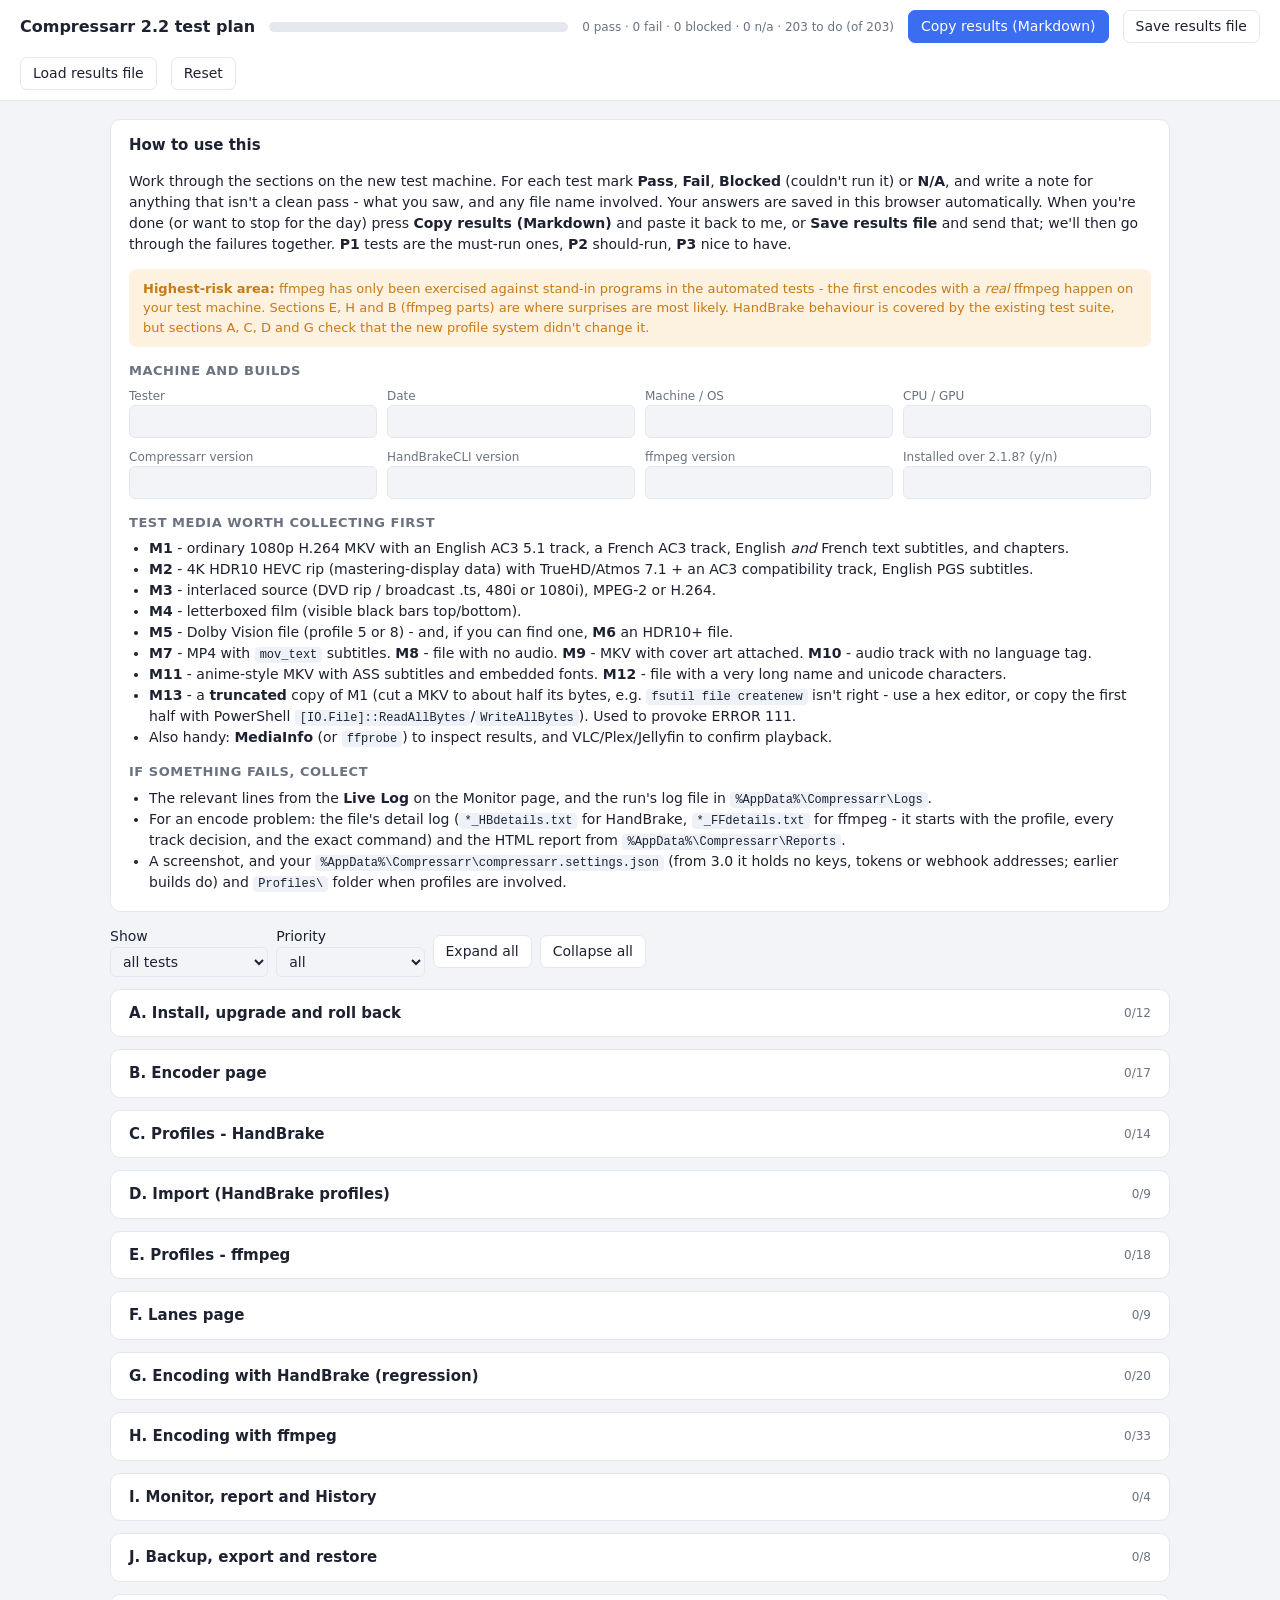
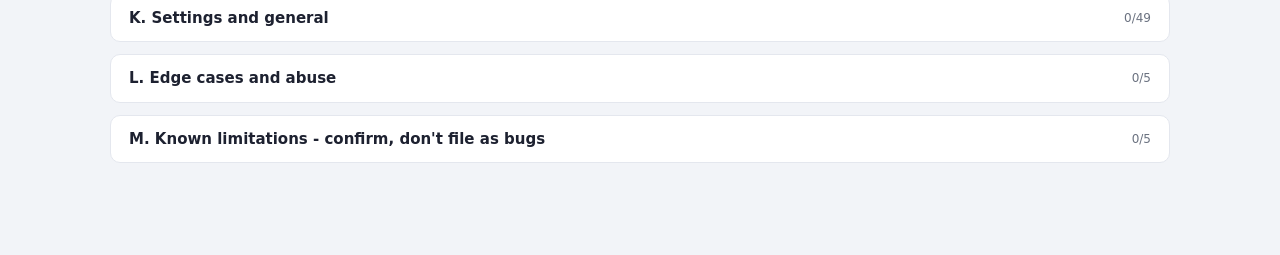
==== commit e15a68b7: "Monitor: a TV, film strip or camera icon beside every queued file and on the current-file card The i" ====
--- a/docs/test-plan-2.2.html
+++ b/docs/test-plan-2.2.html
@@ -293,6 +293,7 @@
  { id:'K26', pri:1, title:'Reports are built on demand', steps:'Run a pass that converts a couple of files (or use a test lane). Look in the Reports folder. Open the report from the History page and from the Open report after run setting. Then tick Also save a copy of each report as a file in Settings, run another pass, and look in the Reports folder again. With a Custom notification body of {report_path}, send a test or run a pass and open the link from a phone on the same network.', expect:'No new file appears in the Reports folder after the first pass, yet its report opens from History and after the run, looking like the old reports (rows, tags, ERROR / WARN badges, the speed tile). After ticking the setting a new report file appears next to the next run. The link in the notification opens the report from the phone. Links to old runs never go dead after Clean Up Now.' },
  { id:'K27', pri:1, title:'Backup and restore carry the history', steps:'Press Backup Now. Run a pass. Restore that backup (Settings > Backup) and open History. Then restore a backup made by an earlier version (a zip with Compressarr_History.csv and no database).', expect:'After the first restore the History page, its reports and the run counter are back to the moment of the backup (the later run is gone). After restoring the older backup the history is that backup\'s: it is imported again on the next start, with its figures matching. Restoring a damaged zip changes nothing and says so.' },
  { id:'K28', pri:2, title:'Purge, Clear History and Export CSV', steps:'Press Purge Logs & Report Copies and reload History. Press Export CSV on the History page and open the file in a spreadsheet. Press Clear History (read the prompt) and reload History; then Backup Now / Restore the last backup.', expect:'Purge leaves the history and every report. The CSV has one row per run with the columns of the old file and the same totals as the History table. Clear History empties the history and the prompt says it cannot be undone except by a backup; restoring the backup brings it back.' },
+ { id:'K54', pri:2, title:'Monitor: TV / movie / video icons', steps:'With a few files in the queue (a movie like Inception (2010).mkv, an episode like Show - S02E07 - Title.mkv, a clip like Beach Day.mkv with no year, one skipped) open Monitor. Look just left of each file name. Start an encode and look at the top right corner of the Current status card; let it finish or abort and look again. Try a narrow window or a phone. If you use Home Assistant or curl, read /api/v1/queue and /api/v1/status with a key.', expect:'A TV icon sits just left of an episode name, a film strip just left of a movie name with a (year) and a camera just left of a name with neither, the same size as the name text, and a skipped row dims it with the rest. The card shows the same icon in its top right corner only while a file is being compressed (none when idle or while FileBot renames). It stays beside the name on a phone. The API gives type tv, movie or video on each queue item and on current.' },
  { id:'K53', pri:2, title:'History: rearrange the top stat cards', steps:'Open History. Hover a stat card at the top of the Overview and look for the dots on its top edge. Drag a card onto a neighbour in the same row, then onto a card in another row, then drop it on empty space. Reload the page. Open Stats, tick one more stat, then press Reset to defaults. Click a handle with the keyboard (Tab to it) and press the arrow keys. Try the same on a phone or a narrow window. Look at History at a glance, the period table and the Reports card.', expect:'The dots appear on hover (always on a touch screen) and only on the top cards. A dragged card follows the pointer and the others make room, in the same row and across rows; dropping on empty space leaves the new order. The order survives a reload, a stat added from the menu comes last, and Reset to defaults restores both the stats and their order. The arrow keys move the focused card one place and keep the focus on it. Nothing below the top cards can be dragged and nothing there changed.' },
  { id:'K52', pri:1, title:'Keys and tokens move out of the settings file (3.0.0-rc.3)', steps:'On a machine that has run rc.2 (so compressarr.settings.json holds the Sonarr, Radarr, TMDb and OMDb keys and a notification channel token), close Compressarr and copy compressarr.settings.json and compressarr.state.db aside. Install the new build and start it. Open compressarr.settings.json in a text editor and search for the keys and tokens. On Settings press Test Connection for Sonarr and Radarr and Test Key for posters; on Notifications Test a channel. Change the Sonarr key (Save), then close Compressarr and start it again. Then press Backup Now, change the Radarr key, and restore that backup. Finally restore a backup made by rc.2 (its settings file holds the keys) and open the file again.', expect:'After the first start none of the keys, tokens or webhook addresses are in the settings file (the fields are empty or missing), yet every Test button works and the dots show on the pages. A key changed in Settings survives a restart and is not written to the file. The backup restore brings back the Radarr key it was made with, and restoring the rc.2 backup puts its keys into the database and takes them out of the file again. If compressarr.state.db is damaged and set aside, Compressarr starts and the keys show as empty (re-enter them); nothing crashes.' },
  { id:'K46', pri:1, title:'Web login: nothing changes at home, outside needs a login', steps:'On a fresh install (or after Turn off web login) open Compressarr from the computer it runs on, from a phone on your Wi-Fi and from a second PC; none of them should see a login. Open Settings > Security and look at the defaults. Then pretend to be outside: from a PC run curl -i -H "X-Forwarded-For: 8.8.8.8" http://COMPRESSARR_HOST:1212/api/settings and open http://COMPRESSARR_HOST:1212/ with a browser extension or proxy that adds that header (or, if you can, a phone on mobile data through a forwarded port or a Tailscale funnel). Then set a username and password and repeat.', expect:'At home no login appears anywhere and Security shows Forms / Disabled for Local Addresses. The request that claims to come from outside is refused: curl gets 401 with a login_not_set_up message, the browser lands on the sign-in page, which says a username and password must first be set from this computer or your own network. After setting them the same request gets 401 login_required, the page asks for the username and password, and signing in opens Monitor. Nothing else (static files, the login page) is refused.' },
